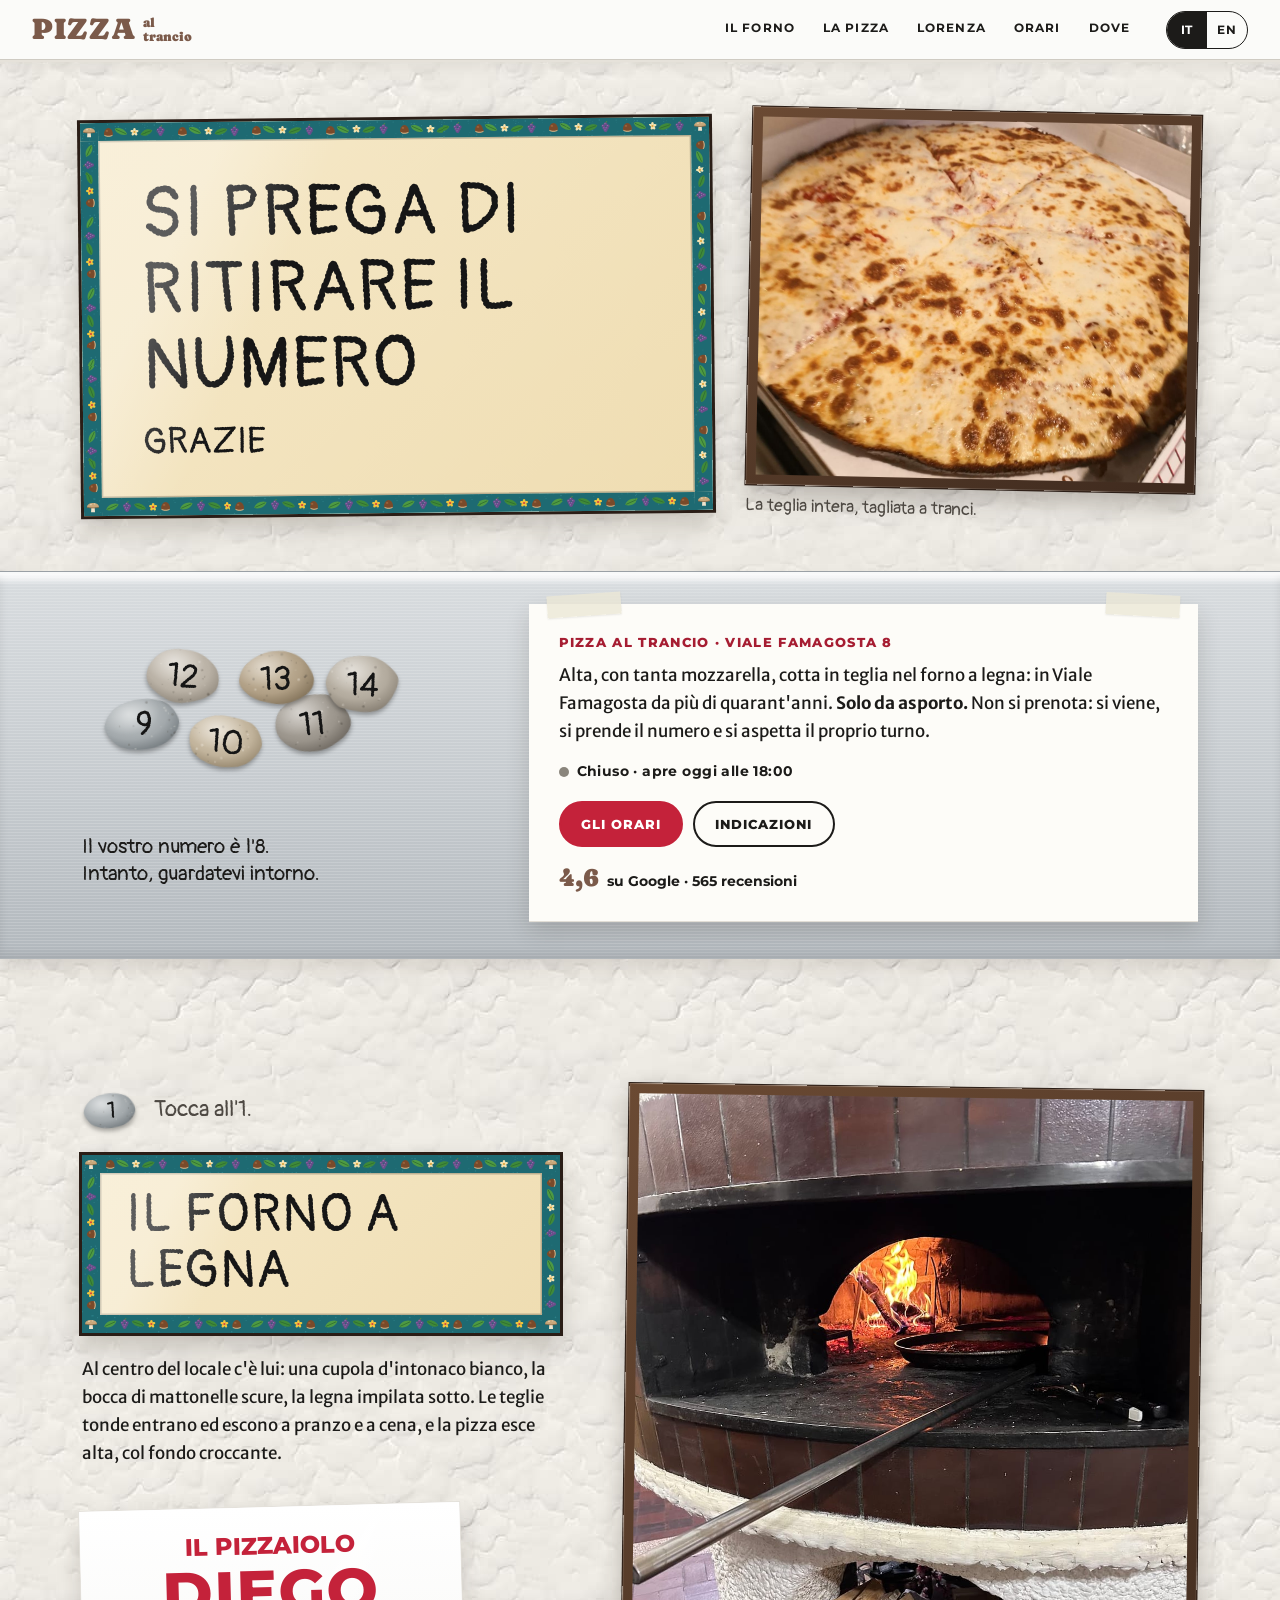
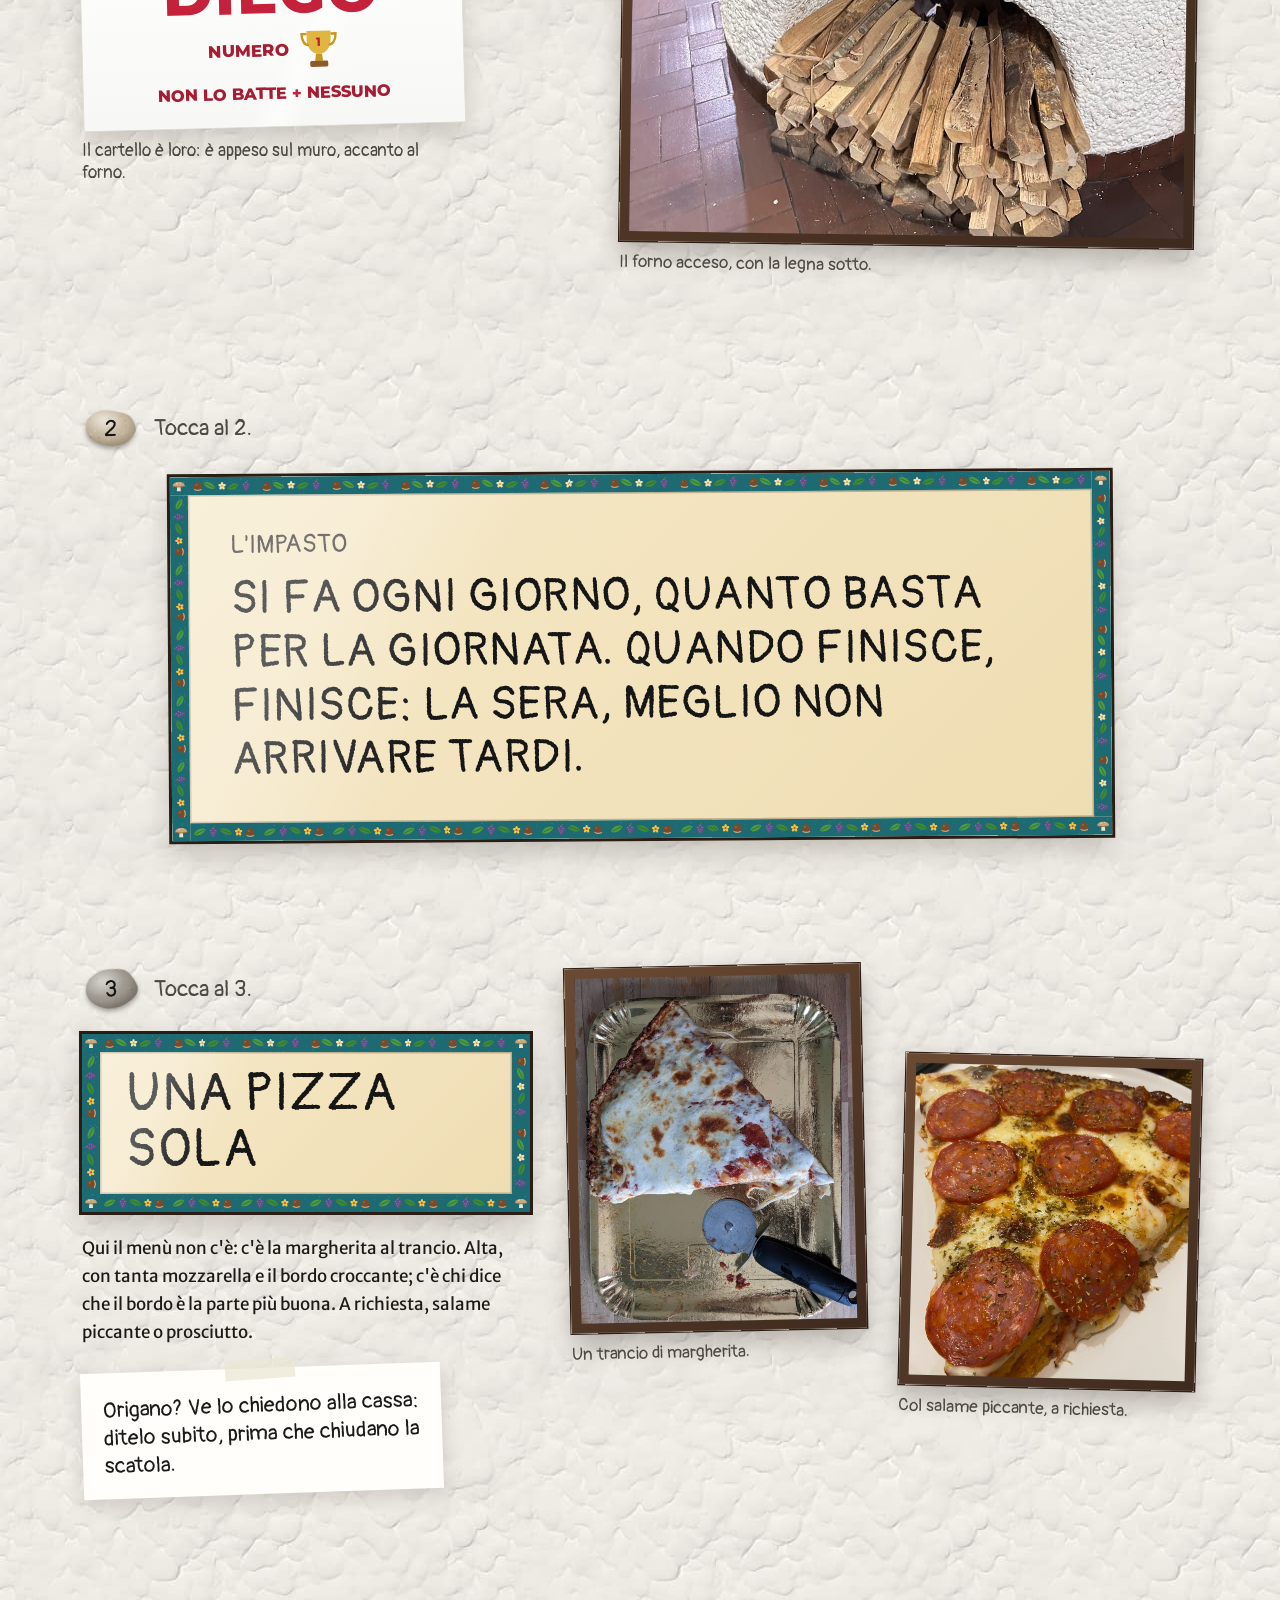
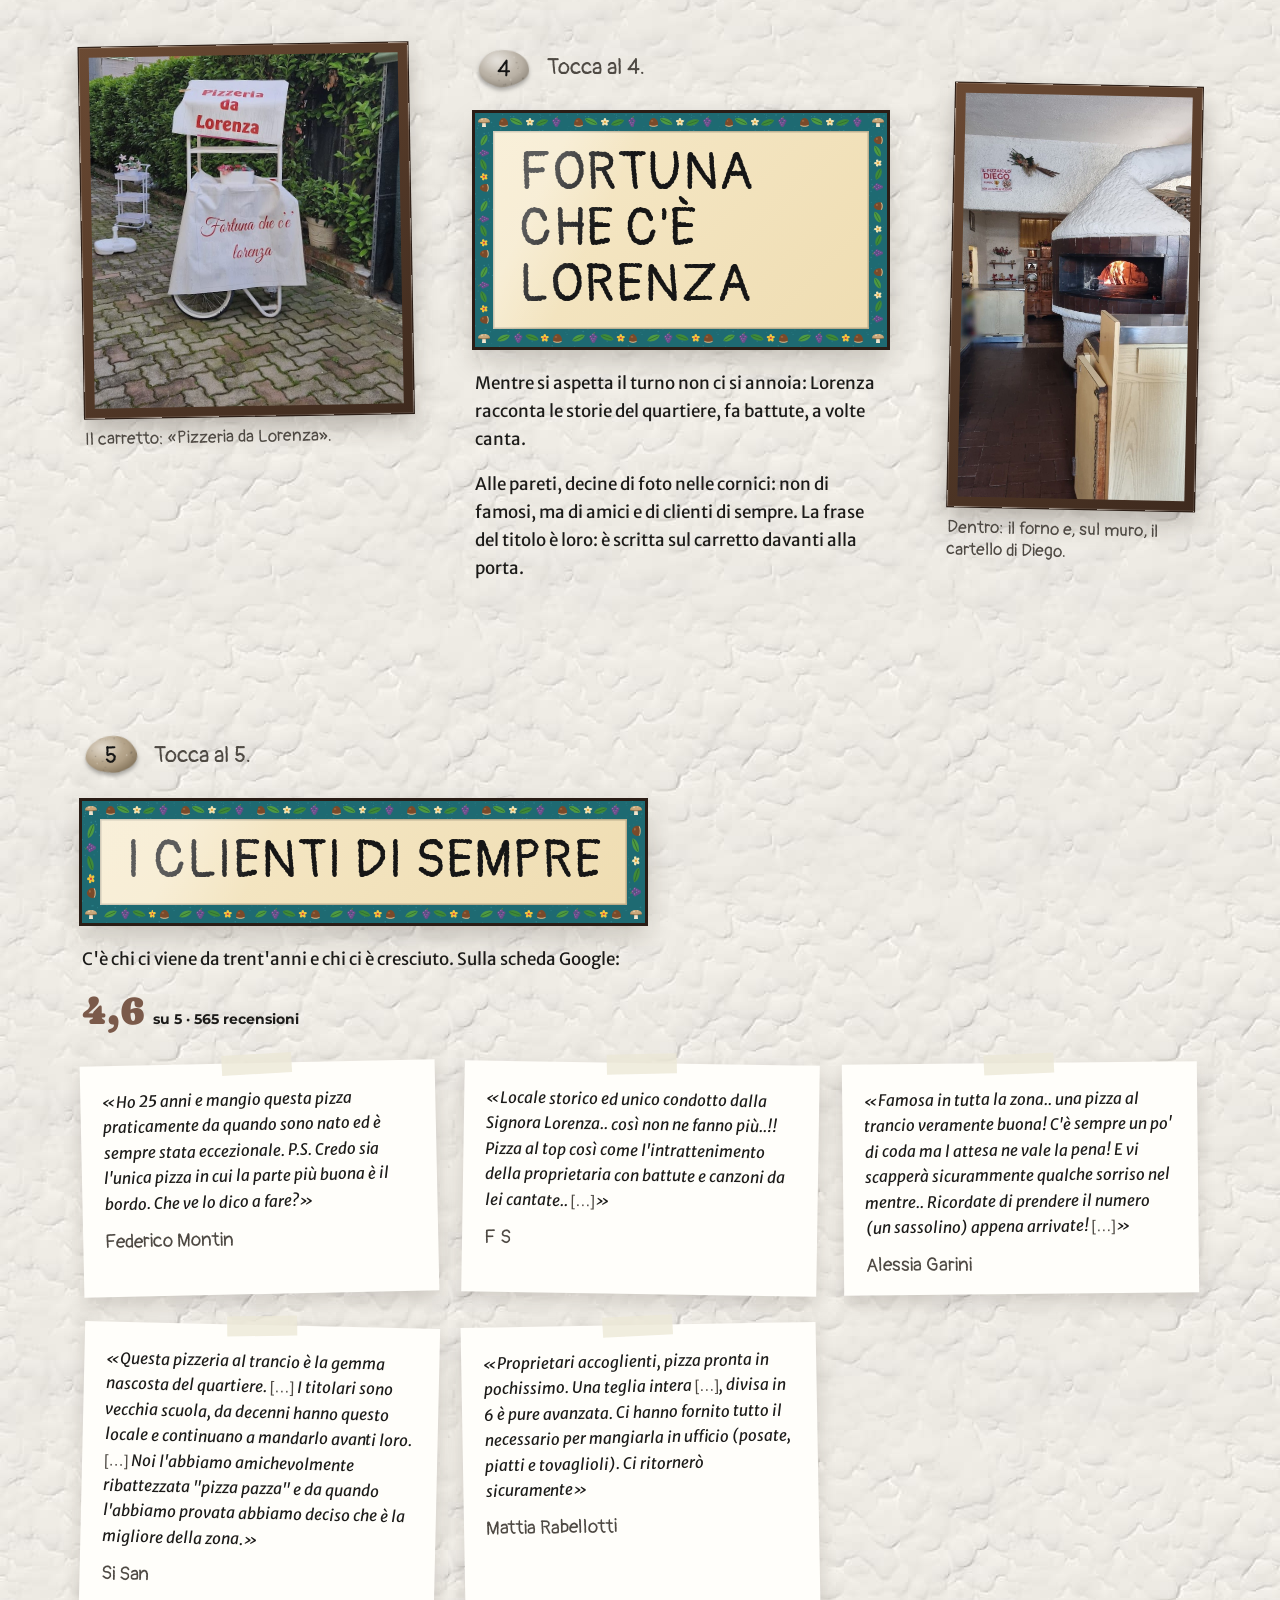
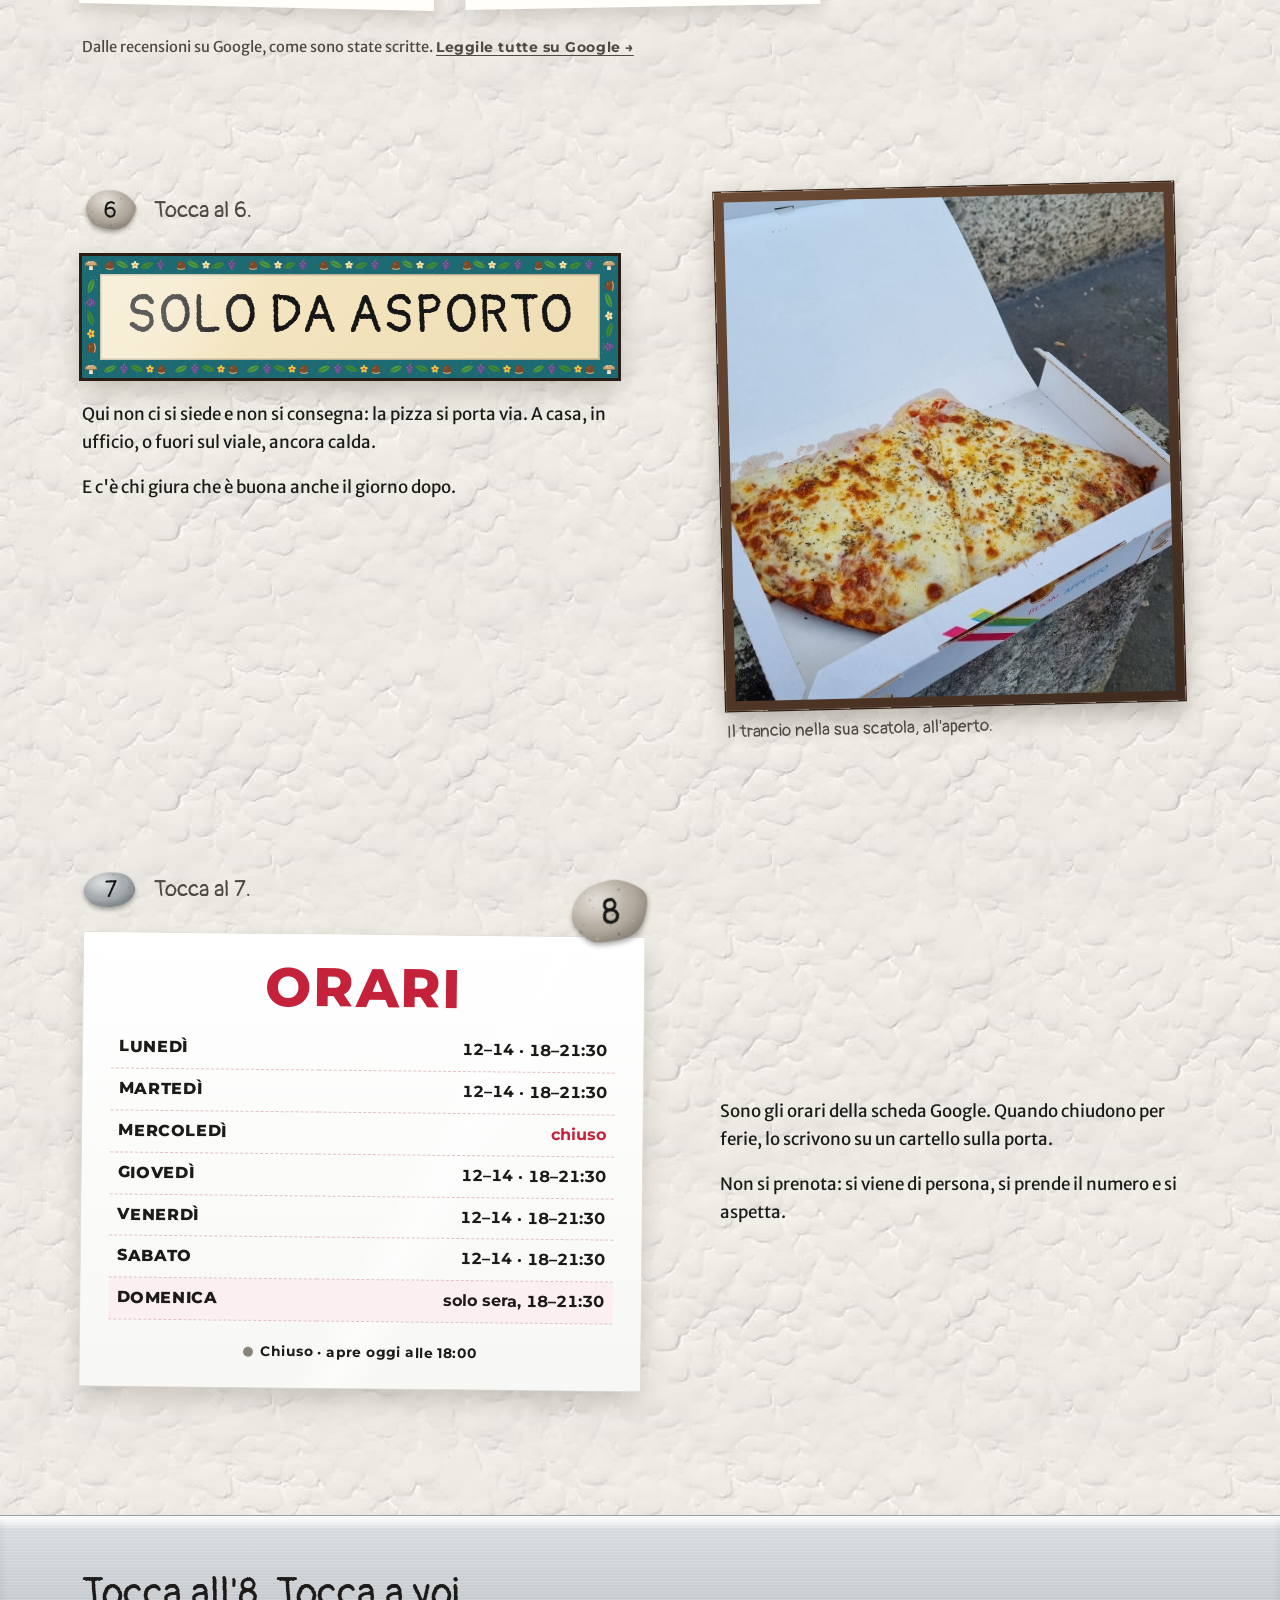
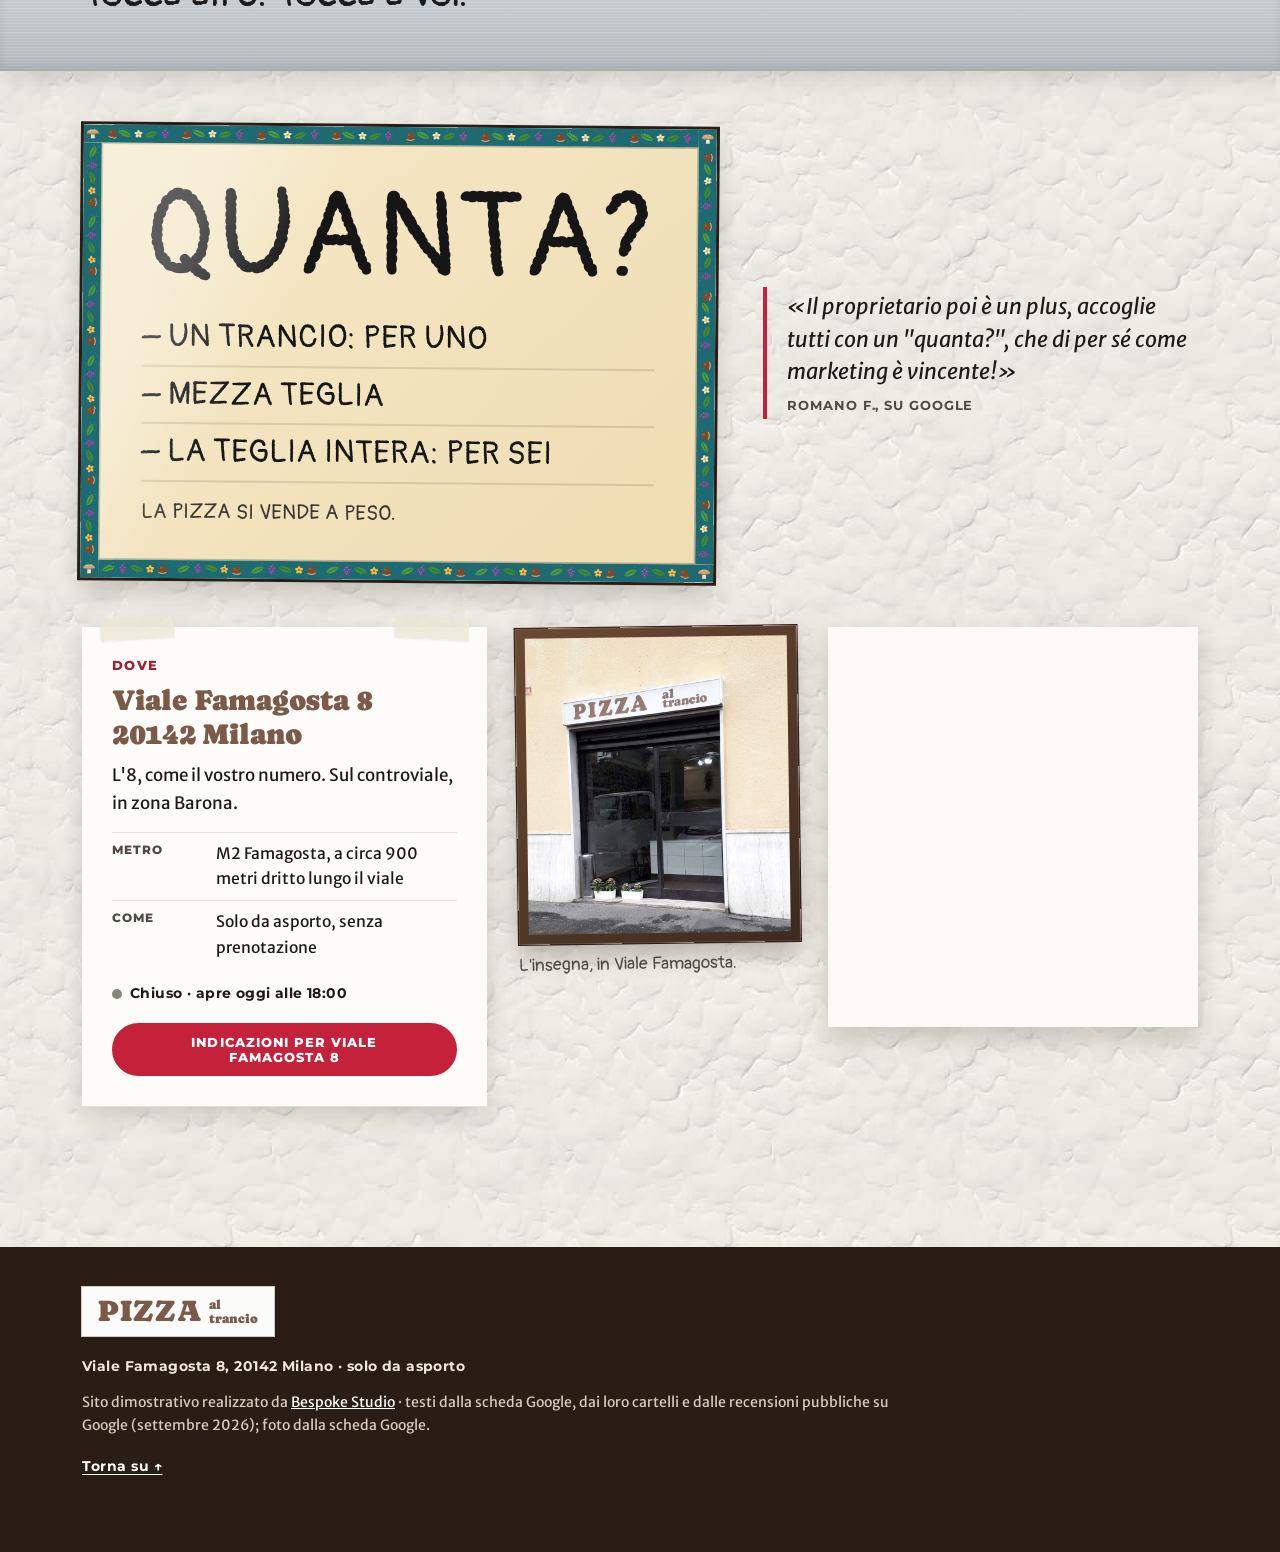
==== index.html @ 63dc8102 "Pizza al Trancio, Viale Famagosta 8 — «Si prega di ritirare il numero.» Il sito è l'attesa del propr" ====
<!DOCTYPE html>
<html lang="it" class="no-js">
<head>
<meta charset="utf-8">
<meta name="viewport" content="width=device-width, initial-scale=1">
<script>(function(d){d.classList.remove('no-js');if(!matchMedia('(prefers-reduced-motion: reduce)').matches){d.classList.add('firma-attesa');setTimeout(function(){if(!window.__sassoPronto)d.classList.remove('firma-attesa')},2500)}})(document.documentElement)</script>
<title>Pizza al Trancio — Viale Famagosta 8, Milano · forno a legna, solo da asporto</title>
<meta name="description" content="Pizza al trancio alta, cotta in teglia nel forno a legna, in Viale Famagosta 8 (Barona, Milano) da più di quarant'anni. Solo da asporto: non si prenota, si prende il numero e si aspetta il proprio turno. Orari e indicazioni.">
<link rel="canonical" href="https://rotenzark.github.io/pizza-al-trancio-famagosta/">
<meta property="og:type" content="website">
<meta property="og:title" content="Pizza al Trancio, Viale Famagosta 8 — Si prega di ritirare il numero.">
<meta property="og:description" content="Pizza al trancio alta, nel forno a legna, da più di quarant'anni. Solo da asporto: si prende il numero e si aspetta il proprio turno.">
<meta property="og:image" content="https://rotenzark.github.io/pizza-al-trancio-famagosta/img/og.jpg">
<meta property="og:url" content="https://rotenzark.github.io/pizza-al-trancio-famagosta/">
<meta property="og:locale" content="it_IT">
<meta name="twitter:card" content="summary_large_image">
<meta name="theme-color" content="#1E6A72">
<link rel="icon" href="img/favicon.svg" type="image/svg+xml">
<link rel="icon" href="img/favicon-32.png" sizes="32x32" type="image/png">
<link rel="apple-touch-icon" href="img/apple-touch-icon.png">
<link rel="preconnect" href="https://fonts.googleapis.com">
<link rel="preconnect" href="https://fonts.gstatic.com" crossorigin>
<link href="https://fonts.googleapis.com/css2?family=Caprasimo&amp;family=Merriweather+Sans:ital,wght@0,400;0,700;1,400&amp;family=Montserrat:wght@700;800&amp;family=Pangolin&amp;display=swap" rel="stylesheet">
<link rel="stylesheet" href="css/styles.css?v=1">
<script src="https://cdn.jsdelivr.net/npm/gsap@3.12.5/dist/gsap.min.js" defer></script>
<script src="https://cdn.jsdelivr.net/npm/gsap@3.12.5/dist/ScrollTrigger.min.js" defer></script>
<script src="js/main.js?v=1" defer></script>
<script type="application/ld+json">
{"@context":"https://schema.org","@type":"Restaurant","name":"Pizza al Trancio","alternateName":["Pizzeria da Lorenza","Pizza Al Trancio Viale Famagosta"],"description":"Pizza al trancio alta, cotta in teglia nel forno a legna, in Viale Famagosta 8 a Milano da più di quarant'anni. Solo da asporto, senza prenotazione.","url":"https://rotenzark.github.io/pizza-al-trancio-famagosta/","image":"https://rotenzark.github.io/pizza-al-trancio-famagosta/img/og.jpg","servesCuisine":["Pizza","Pizza al trancio"],"priceRange":"€","acceptsReservations":false,"address":{"@type":"PostalAddress","streetAddress":"Viale Famagosta 8","postalCode":"20142","addressLocality":"Milano","addressRegion":"MI","addressCountry":"IT"},"geo":{"@type":"GeoCoordinates","latitude":45.4368933,"longitude":9.1567038},"hasMap":"https://www.google.com/maps/search/?api=1&query=Pizza+Al+Trancio+Viale+Famagosta+8+Milano","openingHoursSpecification":[{"@type":"OpeningHoursSpecification","dayOfWeek":["Monday","Tuesday","Thursday","Friday","Saturday"],"opens":"12:00","closes":"14:00"},{"@type":"OpeningHoursSpecification","dayOfWeek":["Monday","Tuesday","Thursday","Friday","Saturday","Sunday"],"opens":"18:00","closes":"21:30"}]}
</script>
<script type="application/ld+json">
{"@context":"https://schema.org","@type":"FAQPage","mainEntity":[
{"@type":"Question","name":"Si può prenotare?","acceptedAnswer":{"@type":"Answer","text":"No: si viene di persona, si prende il numero e si aspetta il proprio turno. La pizza è solo da asporto."}},
{"@type":"Question","name":"Quali sono gli orari?","acceptedAnswer":{"@type":"Answer","text":"Lunedì, martedì, giovedì, venerdì e sabato 12–14 e 18–21:30; domenica 18–21:30; mercoledì chiuso."}},
{"@type":"Question","name":"Dove siete?","acceptedAnswer":{"@type":"Answer","text":"In Viale Famagosta 8, 20142 Milano, in zona Barona. La metro più vicina è M2 Famagosta, a circa 900 metri lungo il viale."}},
{"@type":"Question","name":"Che pizza fate?","acceptedAnswer":{"@type":"Answer","text":"Una sola: la margherita al trancio, alta, cotta in teglia nel forno a legna. A richiesta con salame piccante o prosciutto, e con l'origano."}}
]}
</script>
</head>
<body>

<!-- SASSI:INIZIO -->
<svg class="simboli" aria-hidden="true" focusable="false"><defs><radialGradient id="sl" cx="34%" cy="26%" r="42%"><stop offset="0" stop-color="#fff" stop-opacity=".45"/><stop offset="1" stop-color="#fff" stop-opacity="0"/></radialGradient><radialGradient id="sg-a" cx="40%" cy="34%" r="72%"><stop offset="0" stop-color="#CFC8BC"/><stop offset=".62" stop-color="#B2AA9D"/><stop offset="1" stop-color="#857D71"/></radialGradient><clipPath id="sc-a"><path d="M92 36.7C90.9 43.1 86.3 54.7 81.5 60.5C76.6 66.3 71.3 69.7 62.9 71.4C54.6 73.1 39 72.3 31.3 70.6C23.6 69 20.8 66.4 16.7 61.6C12.7 56.8 7.3 48.7 6.9 42C6.6 35.2 10.1 26.8 14.5 21.2C18.9 15.7 24.9 10.9 33.2 8.5C41.4 6.1 54.9 4.6 64.1 6.8C73.3 9 83.6 17 88.3 21.9C92.9 26.9 93.1 30.2 92 36.7Z"/></clipPath><radialGradient id="sg-b" cx="40%" cy="34%" r="72%"><stop offset="0" stop-color="#C4C9CB"/><stop offset=".62" stop-color="#A2A8AB"/><stop offset="1" stop-color="#747B7F"/></radialGradient><clipPath id="sc-b"><path d="M91.7 40.8C92 47.2 87.4 53.8 82.6 58.5C77.8 63.2 70.7 66.9 63.2 68.7C55.6 70.6 45.5 71 37.5 69.9C29.6 68.7 21.2 66.9 15.5 62C9.7 57.2 3.1 47.6 2.9 40.8C2.8 33.9 8.8 25.8 14.4 21C19.9 16.2 28.6 13.4 36.2 11.9C43.8 10.3 52.6 10.2 60.1 11.6C67.6 12.9 75.9 15.2 81.2 20.1C86.4 24.9 91.5 34.4 91.7 40.8Z"/></clipPath><radialGradient id="sg-c" cx="40%" cy="34%" r="72%"><stop offset="0" stop-color="#DCD1BD"/><stop offset=".62" stop-color="#C1B39B"/><stop offset="1" stop-color="#94856C"/></radialGradient><clipPath id="sc-c"><path d="M92.8 39.1C92.4 45.9 86 55 81.1 59.9C76.1 64.9 70.3 67.3 63.1 68.9C55.8 70.6 45.8 71.5 37.6 69.8C29.4 68.2 19.4 64.2 14.1 59C8.9 53.9 6.4 44.9 6.2 38.9C5.9 33 7.9 27.8 12.7 23.1C17.5 18.4 25.7 12.4 34.8 10.6C44 8.7 59.2 10.4 67.3 11.8C75.4 13.2 79.3 14.6 83.5 19.1C87.7 23.7 93.2 32.3 92.8 39.1Z"/></clipPath><radialGradient id="sg-d" cx="40%" cy="34%" r="72%"><stop offset="0" stop-color="#B9B3AA"/><stop offset=".62" stop-color="#9A948B"/><stop offset="1" stop-color="#6D675F"/></radialGradient><clipPath id="sc-d"><path d="M96 42.5C96.4 49.6 93.1 55 87 60C80.9 65.1 68.4 70.9 59.4 72.6C50.5 74.3 40.7 72.9 33.2 70.4C25.6 67.9 18.6 62.6 14.1 57.5C9.7 52.3 6.5 45.8 6.5 39.3C6.6 32.9 9.1 24.4 14.3 18.9C19.6 13.4 29 8.3 38 6.4C47.1 4.6 60.7 6 68.5 7.8C76.3 9.6 80.1 11.4 84.7 17.2C89.2 23 95.6 35.3 96 42.5Z"/></clipPath><radialGradient id="sg-e" cx="40%" cy="34%" r="72%"><stop offset="0" stop-color="#D3CCC1"/><stop offset=".62" stop-color="#B9B1A5"/><stop offset="1" stop-color="#8D8579"/></radialGradient><clipPath id="sc-e"><path d="M93 43.2C92.6 49.1 89.3 53.7 83.8 58.2C78.4 62.7 67.8 68.1 60.4 70.4C52.9 72.8 47 74 39.3 72.3C31.7 70.7 19.6 65.4 14.3 60.5C8.9 55.7 6.9 49.4 7.1 43.1C7.3 36.8 11.1 28 15.6 22.7C20.2 17.3 26.2 13.1 34.2 11C42.2 8.9 55 8 63.7 10C72.4 12.1 81.7 17.6 86.6 23.2C91.5 28.7 93.5 37.4 93 43.2Z"/></clipPath><radialGradient id="sg-f" cx="40%" cy="34%" r="72%"><stop offset="0" stop-color="#CDBEA6"/><stop offset=".62" stop-color="#B09F85"/><stop offset="1" stop-color="#83735A"/></radialGradient><clipPath id="sc-f"><path d="M94.9 42.7C95.3 49.4 92.2 55.6 86.4 60.2C80.6 64.9 67.8 69.2 59.9 70.5C52 71.7 45.6 69.7 38.9 67.9C32.2 66.2 25 64.2 19.5 59.9C14.1 55.7 7.1 48.7 6.2 42.5C5.4 36.2 9.1 27.9 14.2 22.4C19.4 16.9 28.8 11.5 37.2 9.2C45.5 7 56.7 7 64.5 8.8C72.3 10.7 79 14.6 84.1 20.2C89.1 25.9 94.5 36 94.9 42.7Z"/></clipPath></defs><symbol id="sasso-a" viewBox="0 0 100 80"><path d="M92 36.7C90.9 43.1 86.3 54.7 81.5 60.5C76.6 66.3 71.3 69.7 62.9 71.4C54.6 73.1 39 72.3 31.3 70.6C23.6 69 20.8 66.4 16.7 61.6C12.7 56.8 7.3 48.7 6.9 42C6.6 35.2 10.1 26.8 14.5 21.2C18.9 15.7 24.9 10.9 33.2 8.5C41.4 6.1 54.9 4.6 64.1 6.8C73.3 9 83.6 17 88.3 21.9C92.9 26.9 93.1 30.2 92 36.7Z" fill="url(#sg-a)"/><g clip-path="url(#sc-a)"><circle cx="13.5" cy="55.7" r="1.4" fill="#4A443C" opacity="0.39"/><circle cx="72.3" cy="54.9" r="1.5" fill="#F4F0E8" opacity="0.20"/><circle cx="31.1" cy="14.6" r="0.8" fill="#4A443C" opacity="0.22"/><circle cx="47" cy="54.9" r="0.7" fill="#4A443C" opacity="0.34"/><circle cx="26.2" cy="14.3" r="0.8" fill="#4A443C" opacity="0.38"/><circle cx="31.7" cy="32.1" r="1.2" fill="#4A443C" opacity="0.26"/><circle cx="13" cy="28.2" r="1.3" fill="#F4F0E8" opacity="0.26"/><circle cx="21.2" cy="69.9" r="1" fill="#F4F0E8" opacity="0.32"/><circle cx="35.5" cy="18.7" r="1.3" fill="#4A443C" opacity="0.19"/><circle cx="17.8" cy="48.2" r="1" fill="#4A443C" opacity="0.29"/><circle cx="89.8" cy="18.3" r="1.2" fill="#4A443C" opacity="0.31"/><circle cx="63.8" cy="18" r="1.6" fill="#4A443C" opacity="0.30"/><circle cx="20.5" cy="35.2" r="1" fill="#F4F0E8" opacity="0.21"/><circle cx="31.6" cy="39.6" r="0.5" fill="#4A443C" opacity="0.18"/><circle cx="30" cy="66.6" r="1.6" fill="#F4F0E8" opacity="0.23"/><circle cx="55.6" cy="61.3" r="0.9" fill="#F4F0E8" opacity="0.25"/><circle cx="82.3" cy="62.6" r="1.6" fill="#4A443C" opacity="0.34"/><circle cx="54.4" cy="65.8" r="1.4" fill="#4A443C" opacity="0.39"/><circle cx="51.9" cy="43.6" r="1.2" fill="#4A443C" opacity="0.40"/><circle cx="10.8" cy="12.5" r="0.8" fill="#4A443C" opacity="0.29"/><circle cx="20.9" cy="47.4" r="0.5" fill="#4A443C" opacity="0.31"/><circle cx="71.6" cy="56.5" r="0.7" fill="#4A443C" opacity="0.30"/><circle cx="15.3" cy="15.2" r="1.3" fill="#4A443C" opacity="0.28"/><circle cx="59.1" cy="42.6" r="1.5" fill="#F4F0E8" opacity="0.39"/><circle cx="40.2" cy="26.6" r="0.9" fill="#4A443C" opacity="0.28"/><circle cx="30.3" cy="22.9" r="1.4" fill="#4A443C" opacity="0.34"/><path d="M92 36.7C90.9 43.1 86.3 54.7 81.5 60.5C76.6 66.3 71.3 69.7 62.9 71.4C54.6 73.1 39 72.3 31.3 70.6C23.6 69 20.8 66.4 16.7 61.6C12.7 56.8 7.3 48.7 6.9 42C6.6 35.2 10.1 26.8 14.5 21.2C18.9 15.7 24.9 10.9 33.2 8.5C41.4 6.1 54.9 4.6 64.1 6.8C73.3 9 83.6 17 88.3 21.9C92.9 26.9 93.1 30.2 92 36.7Z" fill="url(#sl)"/></g></symbol><symbol id="sasso-b" viewBox="0 0 100 80"><path d="M91.7 40.8C92 47.2 87.4 53.8 82.6 58.5C77.8 63.2 70.7 66.9 63.2 68.7C55.6 70.6 45.5 71 37.5 69.9C29.6 68.7 21.2 66.9 15.5 62C9.7 57.2 3.1 47.6 2.9 40.8C2.8 33.9 8.8 25.8 14.4 21C19.9 16.2 28.6 13.4 36.2 11.9C43.8 10.3 52.6 10.2 60.1 11.6C67.6 12.9 75.9 15.2 81.2 20.1C86.4 24.9 91.5 34.4 91.7 40.8Z" fill="url(#sg-b)"/><g clip-path="url(#sc-b)"><circle cx="77.1" cy="52.3" r="0.9" fill="#4A443C" opacity="0.31"/><circle cx="85.1" cy="58.2" r="1.6" fill="#4A443C" opacity="0.24"/><circle cx="29.7" cy="63.2" r="1" fill="#4A443C" opacity="0.38"/><circle cx="76" cy="23.7" r="1.2" fill="#F4F0E8" opacity="0.30"/><circle cx="81.3" cy="57.1" r="1.3" fill="#4A443C" opacity="0.29"/><circle cx="27.9" cy="12.6" r="1.2" fill="#F4F0E8" opacity="0.20"/><circle cx="85.3" cy="54.7" r="1.6" fill="#4A443C" opacity="0.35"/><circle cx="57.7" cy="56.2" r="1.1" fill="#F4F0E8" opacity="0.28"/><circle cx="85.8" cy="47.1" r="0.9" fill="#F4F0E8" opacity="0.38"/><circle cx="50.1" cy="52.1" r="0.9" fill="#4A443C" opacity="0.40"/><circle cx="77.5" cy="27.1" r="1.4" fill="#F4F0E8" opacity="0.24"/><circle cx="81" cy="62.8" r="0.7" fill="#4A443C" opacity="0.31"/><circle cx="80.9" cy="16.3" r="0.5" fill="#4A443C" opacity="0.19"/><circle cx="69.7" cy="45.9" r="0.7" fill="#F4F0E8" opacity="0.20"/><circle cx="85" cy="32.5" r="1.6" fill="#4A443C" opacity="0.19"/><circle cx="80.3" cy="38.8" r="1.1" fill="#4A443C" opacity="0.30"/><circle cx="50.4" cy="48.8" r="1.1" fill="#4A443C" opacity="0.19"/><circle cx="19.3" cy="14.3" r="1" fill="#F4F0E8" opacity="0.38"/><circle cx="54.8" cy="66.9" r="0.5" fill="#4A443C" opacity="0.19"/><circle cx="55.5" cy="15.2" r="1.5" fill="#4A443C" opacity="0.36"/><circle cx="81.5" cy="49.2" r="1" fill="#F4F0E8" opacity="0.18"/><circle cx="36.8" cy="69" r="1" fill="#F4F0E8" opacity="0.39"/><circle cx="37.3" cy="41.7" r="1.2" fill="#4A443C" opacity="0.20"/><circle cx="20.7" cy="40.4" r="0.7" fill="#4A443C" opacity="0.38"/><circle cx="80.2" cy="31" r="0.8" fill="#F4F0E8" opacity="0.29"/><circle cx="57.4" cy="25.9" r="0.7" fill="#F4F0E8" opacity="0.23"/><path d="M91.7 40.8C92 47.2 87.4 53.8 82.6 58.5C77.8 63.2 70.7 66.9 63.2 68.7C55.6 70.6 45.5 71 37.5 69.9C29.6 68.7 21.2 66.9 15.5 62C9.7 57.2 3.1 47.6 2.9 40.8C2.8 33.9 8.8 25.8 14.4 21C19.9 16.2 28.6 13.4 36.2 11.9C43.8 10.3 52.6 10.2 60.1 11.6C67.6 12.9 75.9 15.2 81.2 20.1C86.4 24.9 91.5 34.4 91.7 40.8Z" fill="url(#sl)"/></g></symbol><symbol id="sasso-c" viewBox="0 0 100 80"><path d="M92.8 39.1C92.4 45.9 86 55 81.1 59.9C76.1 64.9 70.3 67.3 63.1 68.9C55.8 70.6 45.8 71.5 37.6 69.8C29.4 68.2 19.4 64.2 14.1 59C8.9 53.9 6.4 44.9 6.2 38.9C5.9 33 7.9 27.8 12.7 23.1C17.5 18.4 25.7 12.4 34.8 10.6C44 8.7 59.2 10.4 67.3 11.8C75.4 13.2 79.3 14.6 83.5 19.1C87.7 23.7 93.2 32.3 92.8 39.1Z" fill="url(#sg-c)"/><g clip-path="url(#sc-c)"><circle cx="76.1" cy="30.7" r="0.8" fill="#F4F0E8" opacity="0.20"/><circle cx="89.1" cy="63.7" r="0.5" fill="#4A443C" opacity="0.39"/><circle cx="10.8" cy="28.8" r="0.7" fill="#4A443C" opacity="0.34"/><circle cx="44.3" cy="23" r="1.4" fill="#4A443C" opacity="0.24"/><circle cx="63.6" cy="18.5" r="0.7" fill="#4A443C" opacity="0.38"/><circle cx="46.5" cy="40.1" r="1.1" fill="#4A443C" opacity="0.20"/><circle cx="75.3" cy="32.9" r="0.9" fill="#4A443C" opacity="0.33"/><circle cx="72.8" cy="24.6" r="1.1" fill="#4A443C" opacity="0.30"/><circle cx="13" cy="29.3" r="0.8" fill="#4A443C" opacity="0.20"/><circle cx="13.8" cy="22.4" r="0.6" fill="#4A443C" opacity="0.21"/><circle cx="55.9" cy="10" r="1.4" fill="#4A443C" opacity="0.21"/><circle cx="16.3" cy="59.2" r="1.4" fill="#4A443C" opacity="0.25"/><circle cx="47.2" cy="60.2" r="1.4" fill="#F4F0E8" opacity="0.33"/><circle cx="17" cy="34.1" r="0.5" fill="#4A443C" opacity="0.32"/><circle cx="32.3" cy="66.2" r="0.6" fill="#4A443C" opacity="0.32"/><circle cx="77.8" cy="43" r="0.9" fill="#F4F0E8" opacity="0.30"/><circle cx="22.5" cy="48" r="1.6" fill="#F4F0E8" opacity="0.39"/><circle cx="40.4" cy="65.8" r="1.2" fill="#F4F0E8" opacity="0.28"/><circle cx="83.4" cy="20.3" r="0.8" fill="#F4F0E8" opacity="0.36"/><circle cx="71.4" cy="47.3" r="1.3" fill="#F4F0E8" opacity="0.40"/><circle cx="74.6" cy="27.9" r="1.2" fill="#F4F0E8" opacity="0.38"/><circle cx="63.8" cy="45.1" r="1.5" fill="#F4F0E8" opacity="0.18"/><circle cx="30.8" cy="58.4" r="1.3" fill="#4A443C" opacity="0.31"/><circle cx="52.3" cy="35.4" r="0.6" fill="#F4F0E8" opacity="0.31"/><circle cx="72.1" cy="42.8" r="1.1" fill="#F4F0E8" opacity="0.24"/><circle cx="16.7" cy="53.4" r="1.5" fill="#F4F0E8" opacity="0.34"/><path d="M92.8 39.1C92.4 45.9 86 55 81.1 59.9C76.1 64.9 70.3 67.3 63.1 68.9C55.8 70.6 45.8 71.5 37.6 69.8C29.4 68.2 19.4 64.2 14.1 59C8.9 53.9 6.4 44.9 6.2 38.9C5.9 33 7.9 27.8 12.7 23.1C17.5 18.4 25.7 12.4 34.8 10.6C44 8.7 59.2 10.4 67.3 11.8C75.4 13.2 79.3 14.6 83.5 19.1C87.7 23.7 93.2 32.3 92.8 39.1Z" fill="url(#sl)"/></g></symbol><symbol id="sasso-d" viewBox="0 0 100 80"><path d="M96 42.5C96.4 49.6 93.1 55 87 60C80.9 65.1 68.4 70.9 59.4 72.6C50.5 74.3 40.7 72.9 33.2 70.4C25.6 67.9 18.6 62.6 14.1 57.5C9.7 52.3 6.5 45.8 6.5 39.3C6.6 32.9 9.1 24.4 14.3 18.9C19.6 13.4 29 8.3 38 6.4C47.1 4.6 60.7 6 68.5 7.8C76.3 9.6 80.1 11.4 84.7 17.2C89.2 23 95.6 35.3 96 42.5Z" fill="url(#sg-d)"/><g clip-path="url(#sc-d)"><circle cx="29.4" cy="59" r="1.1" fill="#F4F0E8" opacity="0.21"/><circle cx="82.4" cy="11.8" r="0.7" fill="#4A443C" opacity="0.36"/><circle cx="17.6" cy="62.6" r="0.9" fill="#4A443C" opacity="0.21"/><circle cx="82" cy="37.8" r="0.5" fill="#4A443C" opacity="0.29"/><circle cx="22.3" cy="65.6" r="0.8" fill="#F4F0E8" opacity="0.25"/><circle cx="81.9" cy="43.3" r="1" fill="#F4F0E8" opacity="0.32"/><circle cx="63.4" cy="57.9" r="1.2" fill="#4A443C" opacity="0.25"/><circle cx="67.5" cy="17.5" r="0.7" fill="#F4F0E8" opacity="0.28"/><circle cx="66.4" cy="52.7" r="1.1" fill="#4A443C" opacity="0.24"/><circle cx="37.9" cy="34" r="0.8" fill="#4A443C" opacity="0.20"/><circle cx="43.1" cy="40.6" r="0.7" fill="#4A443C" opacity="0.29"/><circle cx="81.5" cy="16.2" r="0.6" fill="#4A443C" opacity="0.37"/><circle cx="18.8" cy="17.7" r="0.7" fill="#F4F0E8" opacity="0.18"/><circle cx="84.7" cy="46.1" r="1.4" fill="#4A443C" opacity="0.40"/><circle cx="26.8" cy="61.4" r="0.9" fill="#4A443C" opacity="0.25"/><circle cx="57.4" cy="56.5" r="1.1" fill="#4A443C" opacity="0.31"/><circle cx="63.8" cy="27.7" r="1.6" fill="#F4F0E8" opacity="0.38"/><circle cx="54.7" cy="67.7" r="1.4" fill="#4A443C" opacity="0.25"/><circle cx="86" cy="10.1" r="1.5" fill="#F4F0E8" opacity="0.19"/><circle cx="26.1" cy="30.9" r="0.5" fill="#4A443C" opacity="0.22"/><circle cx="55.8" cy="59.6" r="1.1" fill="#4A443C" opacity="0.34"/><circle cx="72.1" cy="24.3" r="1" fill="#F4F0E8" opacity="0.27"/><circle cx="48" cy="33.7" r="1.5" fill="#4A443C" opacity="0.32"/><circle cx="28.7" cy="18.8" r="1" fill="#4A443C" opacity="0.37"/><circle cx="16.1" cy="17.5" r="1" fill="#4A443C" opacity="0.36"/><circle cx="23.8" cy="33.3" r="0.9" fill="#4A443C" opacity="0.27"/><path d="M96 42.5C96.4 49.6 93.1 55 87 60C80.9 65.1 68.4 70.9 59.4 72.6C50.5 74.3 40.7 72.9 33.2 70.4C25.6 67.9 18.6 62.6 14.1 57.5C9.7 52.3 6.5 45.8 6.5 39.3C6.6 32.9 9.1 24.4 14.3 18.9C19.6 13.4 29 8.3 38 6.4C47.1 4.6 60.7 6 68.5 7.8C76.3 9.6 80.1 11.4 84.7 17.2C89.2 23 95.6 35.3 96 42.5Z" fill="url(#sl)"/></g></symbol><symbol id="sasso-e" viewBox="0 0 100 80"><path d="M93 43.2C92.6 49.1 89.3 53.7 83.8 58.2C78.4 62.7 67.8 68.1 60.4 70.4C52.9 72.8 47 74 39.3 72.3C31.7 70.7 19.6 65.4 14.3 60.5C8.9 55.7 6.9 49.4 7.1 43.1C7.3 36.8 11.1 28 15.6 22.7C20.2 17.3 26.2 13.1 34.2 11C42.2 8.9 55 8 63.7 10C72.4 12.1 81.7 17.6 86.6 23.2C91.5 28.7 93.5 37.4 93 43.2Z" fill="url(#sg-e)"/><g clip-path="url(#sc-e)"><circle cx="75.6" cy="36" r="0.8" fill="#4A443C" opacity="0.33"/><circle cx="37" cy="45.8" r="0.7" fill="#4A443C" opacity="0.22"/><circle cx="84.1" cy="56.2" r="1.1" fill="#4A443C" opacity="0.31"/><circle cx="84" cy="55.3" r="1.5" fill="#4A443C" opacity="0.37"/><circle cx="27.9" cy="12.2" r="0.5" fill="#F4F0E8" opacity="0.27"/><circle cx="54.4" cy="68.2" r="1.6" fill="#4A443C" opacity="0.22"/><circle cx="51.4" cy="69" r="1.4" fill="#4A443C" opacity="0.18"/><circle cx="78.7" cy="64.3" r="1.3" fill="#4A443C" opacity="0.31"/><circle cx="13.6" cy="11.2" r="1.4" fill="#4A443C" opacity="0.39"/><circle cx="74" cy="38.8" r="1.1" fill="#4A443C" opacity="0.21"/><circle cx="34.1" cy="48.4" r="0.5" fill="#4A443C" opacity="0.28"/><circle cx="40.4" cy="10.6" r="0.6" fill="#4A443C" opacity="0.24"/><circle cx="65.9" cy="19.9" r="1.5" fill="#F4F0E8" opacity="0.28"/><circle cx="73.6" cy="67.6" r="0.7" fill="#F4F0E8" opacity="0.28"/><circle cx="16" cy="66.8" r="0.8" fill="#F4F0E8" opacity="0.23"/><circle cx="61.6" cy="69.7" r="1" fill="#F4F0E8" opacity="0.20"/><circle cx="14.8" cy="57.6" r="0.6" fill="#4A443C" opacity="0.23"/><circle cx="85.2" cy="64.1" r="1.3" fill="#4A443C" opacity="0.36"/><circle cx="21.5" cy="31.6" r="0.9" fill="#F4F0E8" opacity="0.28"/><circle cx="28" cy="55.5" r="0.9" fill="#4A443C" opacity="0.18"/><circle cx="64.8" cy="65.8" r="1" fill="#4A443C" opacity="0.33"/><circle cx="62.9" cy="59" r="1.6" fill="#F4F0E8" opacity="0.35"/><circle cx="40.8" cy="50.9" r="1.3" fill="#4A443C" opacity="0.25"/><circle cx="43.1" cy="61.7" r="1.2" fill="#4A443C" opacity="0.25"/><circle cx="77.7" cy="45.9" r="0.9" fill="#F4F0E8" opacity="0.21"/><circle cx="70.9" cy="29" r="1.3" fill="#4A443C" opacity="0.35"/><path d="M93 43.2C92.6 49.1 89.3 53.7 83.8 58.2C78.4 62.7 67.8 68.1 60.4 70.4C52.9 72.8 47 74 39.3 72.3C31.7 70.7 19.6 65.4 14.3 60.5C8.9 55.7 6.9 49.4 7.1 43.1C7.3 36.8 11.1 28 15.6 22.7C20.2 17.3 26.2 13.1 34.2 11C42.2 8.9 55 8 63.7 10C72.4 12.1 81.7 17.6 86.6 23.2C91.5 28.7 93.5 37.4 93 43.2Z" fill="url(#sl)"/></g></symbol><symbol id="sasso-f" viewBox="0 0 100 80"><path d="M94.9 42.7C95.3 49.4 92.2 55.6 86.4 60.2C80.6 64.9 67.8 69.2 59.9 70.5C52 71.7 45.6 69.7 38.9 67.9C32.2 66.2 25 64.2 19.5 59.9C14.1 55.7 7.1 48.7 6.2 42.5C5.4 36.2 9.1 27.9 14.2 22.4C19.4 16.9 28.8 11.5 37.2 9.2C45.5 7 56.7 7 64.5 8.8C72.3 10.7 79 14.6 84.1 20.2C89.1 25.9 94.5 36 94.9 42.7Z" fill="url(#sg-f)"/><g clip-path="url(#sc-f)"><circle cx="85.8" cy="18.7" r="1.5" fill="#4A443C" opacity="0.28"/><circle cx="23.3" cy="38.7" r="1.4" fill="#4A443C" opacity="0.37"/><circle cx="69.8" cy="19.9" r="0.7" fill="#4A443C" opacity="0.25"/><circle cx="34.2" cy="64.1" r="1" fill="#4A443C" opacity="0.27"/><circle cx="75.4" cy="22.9" r="0.9" fill="#4A443C" opacity="0.26"/><circle cx="18.6" cy="28.7" r="1.4" fill="#4A443C" opacity="0.19"/><circle cx="44.2" cy="30.9" r="0.5" fill="#4A443C" opacity="0.22"/><circle cx="47.4" cy="12.2" r="0.8" fill="#4A443C" opacity="0.21"/><circle cx="24.6" cy="51.4" r="1.3" fill="#F4F0E8" opacity="0.35"/><circle cx="76.9" cy="43.2" r="1.5" fill="#F4F0E8" opacity="0.35"/><circle cx="15" cy="61.6" r="0.8" fill="#4A443C" opacity="0.24"/><circle cx="12.4" cy="56.6" r="1.2" fill="#F4F0E8" opacity="0.34"/><circle cx="44.1" cy="12.7" r="1.2" fill="#4A443C" opacity="0.20"/><circle cx="58.9" cy="11.8" r="1.6" fill="#4A443C" opacity="0.24"/><circle cx="27.9" cy="26.8" r="0.7" fill="#4A443C" opacity="0.19"/><circle cx="73.9" cy="31.5" r="0.6" fill="#F4F0E8" opacity="0.34"/><circle cx="35.4" cy="49.8" r="0.6" fill="#F4F0E8" opacity="0.27"/><circle cx="34.3" cy="48.9" r="1.3" fill="#4A443C" opacity="0.33"/><circle cx="86" cy="39.1" r="1.5" fill="#4A443C" opacity="0.30"/><circle cx="34.4" cy="10.8" r="1.3" fill="#4A443C" opacity="0.22"/><circle cx="37.8" cy="59.6" r="1.3" fill="#4A443C" opacity="0.22"/><circle cx="86.4" cy="59.2" r="0.5" fill="#F4F0E8" opacity="0.22"/><circle cx="84.5" cy="40.5" r="1.5" fill="#4A443C" opacity="0.30"/><circle cx="87.7" cy="10" r="0.9" fill="#4A443C" opacity="0.20"/><circle cx="17.7" cy="44.5" r="0.7" fill="#4A443C" opacity="0.28"/><circle cx="87" cy="47.7" r="1.1" fill="#4A443C" opacity="0.22"/><path d="M94.9 42.7C95.3 49.4 92.2 55.6 86.4 60.2C80.6 64.9 67.8 69.2 59.9 70.5C52 71.7 45.6 69.7 38.9 67.9C32.2 66.2 25 64.2 19.5 59.9C14.1 55.7 7.1 48.7 6.2 42.5C5.4 36.2 9.1 27.9 14.2 22.4C19.4 16.9 28.8 11.5 37.2 9.2C45.5 7 56.7 7 64.5 8.8C72.3 10.7 79 14.6 84.1 20.2C89.1 25.9 94.5 36 94.9 42.7Z" fill="url(#sl)"/></g></symbol></svg>
<!-- SASSI:FINE -->

<a class="salta-al-testo" href="#numero" data-i18n="m.salta">Vai al contenuto</a>

<header class="testata">
  <a class="insegna" href="#numero" aria-label="Pizza al Trancio, torna all'inizio" data-i18n-aria="m.top">
    <span class="insegna__pizza">Pizza</span>
    <span class="insegna__al">al<br>trancio</span>
  </a>
  <nav id="mainNav" class="voci" aria-label="Sezioni" data-i18n-aria="m.sezioni">
    <a href="#forno" data-i18n="v.forno">Il forno</a>
    <a href="#pizza" data-i18n="v.pizza">La pizza</a>
    <a href="#lorenza" data-i18n="v.lorenza">Lorenza</a>
    <a href="#orari" data-i18n="v.orari">Orari</a>
    <a href="#dove" data-i18n="v.dove">Dove</a>
  </nav>
  <div class="testata__destra">
    <div class="lingue" role="group" aria-label="Lingua" data-i18n-aria="m.lingua">
      <button type="button" data-lang="it" aria-pressed="true">IT</button>
      <button type="button" data-lang="en" aria-pressed="false">EN</button>
    </div>
    <button id="burger" class="burger" type="button" aria-expanded="false" aria-controls="indiceMobile" aria-label="Apri il menu" data-i18n-aria="m.menu"><span></span><span></span><span></span></button>
  </div>
</header>

<nav id="indiceMobile" class="indice-mobile" hidden aria-label="Sezioni" data-i18n-aria="m.sezioni">
  <a href="#forno" data-i18n="v.forno">Il forno</a>
  <a href="#pizza" data-i18n="v.pizza">La pizza</a>
  <a href="#lorenza" data-i18n="v.lorenza">Lorenza</a>
  <a href="#orari" data-i18n="v.orari">Orari</a>
  <a href="#dove" data-i18n="v.dove">Dove</a>
</nav>

<main>

<!-- ══════ IL NUMERO — la copertina: la loro lavagnetta, la teglia, il banco coi sassolini ══════ -->
<section id="numero" class="attesa" data-turno="0" aria-labelledby="titolo">
  <div class="muro muro--copertina">
    <div class="lavagna lavagna--grande">
      <h1 id="titolo" class="lavagna__testo" data-i18n="h.titolo">Si prega di<br>ritirare il<br>numero</h1>
      <p class="lavagna__grazie" data-i18n="h.grazie">Grazie</p>
    </div>
    <figure class="quadro quadro--copertina">
      <button class="quadro__apri" type="button" data-full="img/pizza-intera.jpg" aria-label="Ingrandisci la foto" data-i18n-aria="m.ingrandisci">
        <img src="img/pizza-intera.jpg" width="1200" height="1000" fetchpriority="high" alt="Una teglia intera di pizza alta, tonda, tagliata a spicchi, con la mozzarella dorata e bruciacchiata, nella sua scatola" data-i18n-alt="h.alt">
      </button>
      <figcaption data-i18n="h.cap">La teglia intera, tagliata a tranci.</figcaption>
    </figure>
  </div>
  <div class="banco banco--copertina">
    <div class="banco__dentro">
      <div class="mucchio" id="mucchio" aria-hidden="true">
        <span class="sasso" style="--x:6%;--y:40%;--r:-6deg;--t:4deg"><svg viewBox="0 0 100 80"><use href="#sasso-b"/></svg><b>9</b></span>
        <span class="sasso" style="--x:31%;--y:52%;--r:8deg;--t:-3deg"><svg viewBox="0 0 100 80"><use href="#sasso-c"/></svg><b>10</b></span>
        <span class="sasso" style="--x:57%;--y:40%;--r:-10deg;--t:5deg"><svg viewBox="0 0 100 80"><use href="#sasso-d"/></svg><b>11</b></span>
        <span class="sasso" style="--x:18%;--y:8%;--r:12deg;--t:-6deg"><svg viewBox="0 0 100 80"><use href="#sasso-e"/></svg><b>12</b></span>
        <span class="sasso" style="--x:46%;--y:10%;--r:-4deg;--t:3deg"><svg viewBox="0 0 100 80"><use href="#sasso-f"/></svg><b>13</b></span>
        <span class="sasso" style="--x:72%;--y:14%;--r:6deg;--t:-4deg"><svg viewBox="0 0 100 80"><use href="#sasso-a"/></svg><b>14</b></span>
        <span class="mucchio__otto" id="postoOtto" style="--x:32%;--y:-18%;--r:-8deg;--t:4deg"></span>
      </div>
      <p class="banco__nota" data-i18n="h.nota">Il vostro numero è l'8.<br>Intanto, guardatevi intorno.</p>
      <div class="foglio foglio--copertina">
        <p class="foglio__sopra" data-i18n="h.sopra">Pizza al trancio · Viale Famagosta&nbsp;8</p>
        <p class="foglio__testo" data-i18n="h.lede">Alta, con tanta mozzarella, cotta in teglia nel forno a legna: in Viale Famagosta da più di quarant'anni. <strong>Solo da asporto.</strong> Non si prenota: si viene, si prende il numero e si aspetta il proprio turno.</p>
        <p class="stato-riga"><span class="stato" id="orarioStato">Pranzo e cena, mercoledì chiuso</span></p>
        <div class="bottoni">
          <a class="bottone bottone--pieno" href="#orari"><span data-i18n="h.orari">Gli orari</span></a>
          <a class="bottone" href="https://www.google.com/maps/dir/?api=1&amp;destination=Pizza+Al+Trancio+Viale+Famagosta+8+20142+Milano" target="_blank" rel="noopener"><span data-i18n="h.strada">Indicazioni</span></a>
        </div>
        <p class="voto"><a href="#clienti"><b>4,6</b> <span data-i18n="h.voto">su Google · 565 recensioni</span></a></p>
      </div>
    </div>
  </div>
</section>

<!-- ══════ TOCCA ALL'1 — il forno ══════ -->
<section id="forno" class="capitolo capitolo--forno" data-turno="1" aria-labelledby="t-forno">
  <div class="capitolo__dentro">
    <p class="turno"><span class="sasso sasso--turno" aria-hidden="true" style="--r:-5deg;--t:3deg"><svg viewBox="0 0 100 80"><use href="#sasso-b"/></svg><b>1</b></span><span data-i18n="c1.turno">Tocca all'1.</span></p>
    <div class="lavagna lavagna--titolo reveal"><h2 id="t-forno" class="lavagna__testo" data-i18n="c1.t">Il forno a legna</h2></div>
    <div class="capitolo__testo reveal">
      <p data-i18n="c1.p1">Al centro del locale c'è lui: una cupola d'intonaco bianco, la bocca di mattonelle scure, la legna impilata sotto. Le teglie tonde entrano ed escono a pranzo e a cena, e la pizza esce alta, col fondo croccante.</p>
    </div>
    <figure class="cartello cartello--diego reveal">
      <div class="cartello__foglio" role="img" aria-label="Il loro cartello: «Il pizzaiolo Diego. Numero 1. Non lo batte più nessuno»" data-i18n-aria="c1.cartello">
        <p class="cartello__su">Il pizzaiolo</p>
        <p class="cartello__nome">Diego</p>
        <p class="cartello__numero">Numero <svg class="coppa" viewBox="0 0 40 44" aria-hidden="true"><path d="M8 4h24v8c0 9-5 15-12 15S8 21 8 12z" fill="#E1B640"/><path d="M8 7H3c0 7 3 11 7 11M32 7h5c0 7-3 11-7 11" fill="none" stroke="#C9971F" stroke-width="2.4"/><path d="M17 27h6l1 7h-8z" fill="#C9971F"/><rect x="11" y="34" width="18" height="6" rx="1.5" fill="#8C5A2B"/><text x="20" y="19" text-anchor="middle" font-family="Montserrat, Arial, sans-serif" font-weight="800" font-size="12" fill="#C4223A">1</text></svg></p>
        <p class="cartello__giu">Non lo batte <span class="cartello__piu">+</span> nessuno</p>
      </div>
      <figcaption data-i18n="c1.fcart">Il cartello è loro: è appeso sul muro, accanto al forno.</figcaption>
    </figure>
    <figure class="quadro quadro--forno reveal">
      <button class="quadro__apri" type="button" data-full="img/forno.jpg" aria-label="Ingrandisci la foto" data-i18n-aria="m.ingrandisci">
        <img src="img/forno.jpg" width="1000" height="1333" alt="Il forno a legna acceso: la bocca di mattonelle marroni, il fuoco in fondo, una teglia dentro, la pala appoggiata e sotto, nell'arco d'intonaco bianco, la legna impilata" data-i18n-alt="c1.alt">
      </button>
      <figcaption data-i18n="c1.cap">Il forno acceso, con la legna sotto.</figcaption>
    </figure>
  </div>
</section>

<!-- ══════ TOCCA AL 2 — l'impasto ══════ -->
<section id="impasto" class="capitolo capitolo--impasto" data-turno="2" aria-labelledby="t-impasto">
  <div class="capitolo__dentro">
    <p class="turno"><span class="sasso sasso--turno" aria-hidden="true" style="--r:6deg;--t:-4deg"><svg viewBox="0 0 100 80"><use href="#sasso-c"/></svg><b>2</b></span><span data-i18n="c2.turno">Tocca al 2.</span></p>
    <div class="lavagna lavagna--larga reveal">
      <h2 id="t-impasto" class="lavagna__piccolo" data-i18n="c2.t">L'impasto</h2>
      <p class="lavagna__testo lavagna__testo--medio" data-i18n="c2.p">Si fa ogni giorno, quanto basta per la giornata. Quando finisce, finisce: la sera, meglio non arrivare tardi.</p>
    </div>
  </div>
</section>

<!-- ══════ TOCCA AL 3 — una pizza sola ══════ -->
<section id="pizza" class="capitolo capitolo--pizza" data-turno="3" aria-labelledby="t-pizza">
  <div class="capitolo__dentro">
    <p class="turno"><span class="sasso sasso--turno" aria-hidden="true" style="--r:-9deg;--t:5deg"><svg viewBox="0 0 100 80"><use href="#sasso-d"/></svg><b>3</b></span><span data-i18n="c3.turno">Tocca al 3.</span></p>
    <div class="lavagna lavagna--titolo reveal"><h2 id="t-pizza" class="lavagna__testo" data-i18n="c3.t">Una pizza sola</h2></div>
    <div class="capitolo__testo reveal">
      <p data-i18n="c3.p1">Qui il menù non c'è: c'è la margherita al trancio. Alta, con tanta mozzarella e il bordo croccante; c'è chi dice che il bordo è la parte più buona. A richiesta, salame piccante o prosciutto.</p>
    </div>
    <div class="biglietto biglietto--origano reveal">
      <p class="biglietto__mano" data-i18n="c3.nota">Origano? Ve lo chiedono alla cassa: ditelo subito, prima che chiudano la scatola.</p>
    </div>
    <figure class="quadro quadro--trancio reveal">
      <button class="quadro__apri" type="button" data-full="img/trancio.jpg" aria-label="Ingrandisci la foto" data-i18n-aria="m.ingrandisci">
        <img src="img/trancio.jpg" width="1000" height="1250" alt="Un trancio di margherita alto, a spicchio, con la mozzarella bianca e dorata e il bordo scuro e croccante, su un vassoio dorato con la rotella" data-i18n-alt="c3.alt1">
      </button>
      <figcaption data-i18n="c3.cap1">Un trancio di margherita.</figcaption>
    </figure>
    <figure class="quadro quadro--salame reveal">
      <button class="quadro__apri" type="button" data-full="img/salame.jpg" aria-label="Ingrandisci la foto" data-i18n-aria="m.ingrandisci">
        <img src="img/salame.jpg" width="1000" height="1133" alt="Un trancio alto col salame piccante a fette e l'origano sulla mozzarella fusa, su un piatto bianco" data-i18n-alt="c3.alt2">
      </button>
      <figcaption data-i18n="c3.cap2">Col salame piccante, a richiesta.</figcaption>
    </figure>
  </div>
</section>

<!-- ══════ TOCCA AL 4 — Lorenza ══════ -->
<section id="lorenza" class="capitolo capitolo--lorenza" data-turno="4" aria-labelledby="t-lorenza">
  <div class="capitolo__dentro">
    <p class="turno"><span class="sasso sasso--turno" aria-hidden="true" style="--r:4deg;--t:-3deg"><svg viewBox="0 0 100 80"><use href="#sasso-e"/></svg><b>4</b></span><span data-i18n="c4.turno">Tocca al 4.</span></p>
    <div class="lavagna lavagna--titolo reveal"><h2 id="t-lorenza" class="lavagna__testo" data-i18n="c4.t">Fortuna che c'è Lorenza</h2></div>
    <div class="capitolo__testo reveal">
      <p data-i18n="c4.p1">Mentre si aspetta il turno non ci si annoia: Lorenza racconta le storie del quartiere, fa battute, a volte canta.</p>
      <p data-i18n="c4.p2">Alle pareti, decine di foto nelle cornici: non di famosi, ma di amici e di clienti di sempre. La frase del titolo è loro: è scritta sul carretto davanti alla porta.</p>
    </div>
    <figure class="quadro quadro--carretto reveal">
      <button class="quadro__apri" type="button" data-full="img/carretto.jpg" aria-label="Ingrandisci la foto" data-i18n-aria="m.ingrandisci">
        <img src="img/carretto.jpg" width="740" height="840" alt="Un carretto bianco con le ruote da bicicletta: sulla tenda «Pizzeria da Lorenza», sul telo «Fortuna che c'è lorenza» in rosso corsivo, e un vaso di fiori" data-i18n-alt="c4.alt1">
      </button>
      <figcaption data-i18n="c4.cap1">Il carretto: «Pizzeria da Lorenza».</figcaption>
    </figure>
    <figure class="quadro quadro--bottega reveal">
      <button class="quadro__apri" type="button" data-full="img/bottega.jpg" aria-label="Ingrandisci la foto" data-i18n-aria="m.ingrandisci">
        <img src="img/bottega.jpg" width="900" height="1600" alt="Il locale dall'ingresso: il muro d'intonaco bianco col cartello del pizzaiolo Diego, la cupola bianca del forno col fuoco acceso, il pavimento di cotto, in fondo le tende gialle" data-i18n-alt="c4.alt2">
      </button>
      <figcaption data-i18n="c4.cap2">Dentro: il forno e, sul muro, il cartello di Diego.</figcaption>
    </figure>
  </div>
</section>

<!-- ══════ TOCCA AL 5 — i clienti di sempre ══════ -->
<section id="clienti" class="capitolo capitolo--clienti" data-turno="5" aria-labelledby="t-clienti">
  <div class="capitolo__dentro">
    <p class="turno"><span class="sasso sasso--turno" aria-hidden="true" style="--r:-7deg;--t:4deg"><svg viewBox="0 0 100 80"><use href="#sasso-f"/></svg><b>5</b></span><span data-i18n="c5.turno">Tocca al 5.</span></p>
    <div class="lavagna lavagna--titolo reveal"><h2 id="t-clienti" class="lavagna__testo" data-i18n="c5.t">I clienti di sempre</h2></div>
    <div class="capitolo__testo reveal">
      <p data-i18n="c5.p1">C'è chi ci viene da trent'anni e chi ci è cresciuto. Sulla scheda Google:</p>
      <p class="voto voto--grande"><b>4,6</b> <span data-i18n="c5.voto">su 5 · 565 recensioni</span></p>
    </div>
    <ul class="biglietti">
      <li class="biglietto biglietto--recensione reveal">
        <blockquote><p data-i18n="c5.r1">«Ho 25 anni e mangio questa pizza praticamente da quando sono nato ed è sempre stata eccezionale. P.S. Credo sia l'unica pizza in cui la parte più buona è il bordo. Che ve lo dico a fare?»</p></blockquote>
        <p class="biglietto__chi">Federico Montin</p>
      </li>
      <li class="biglietto biglietto--recensione reveal">
        <blockquote><p data-i18n="c5.r2">«Locale storico ed unico condotto dalla Signora Lorenza.. così non ne fanno più..!! Pizza al top così come l'intrattenimento della proprietaria con battute e canzoni da lei cantate.. <span class="taglio">[…]</span>»</p></blockquote>
        <p class="biglietto__chi">F S</p>
      </li>
      <li class="biglietto biglietto--recensione reveal">
        <blockquote><p data-i18n="c5.r3">«Famosa in tutta la zona.. una pizza al trancio veramente buona! C'è sempre un po' di coda ma l attesa ne vale la pena! E vi scapperà sicurammente qualche sorriso nel mentre.. Ricordate di prendere il numero (un sassolino) appena arrivate! <span class="taglio">[…]</span>»</p></blockquote>
        <p class="biglietto__chi">Alessia Garini</p>
      </li>
      <li class="biglietto biglietto--recensione reveal">
        <blockquote><p data-i18n="c5.r4">«Questa pizzeria al trancio è la gemma nascosta del quartiere. <span class="taglio">[…]</span> I titolari sono vecchia scuola, da decenni hanno questo locale e continuano a mandarlo avanti loro. <span class="taglio">[…]</span> Noi l'abbiamo amichevolmente ribattezzata "pizza pazza" e da quando l'abbiamo provata abbiamo deciso che è la migliore della zona.»</p></blockquote>
        <p class="biglietto__chi">Si San</p>
      </li>
      <li class="biglietto biglietto--recensione reveal">
        <blockquote><p data-i18n="c5.r5">«Proprietari accoglienti, pizza pronta in pochissimo. Una teglia intera <span class="taglio">[…]</span>, divisa in 6 è pure avanzata. Ci hanno fornito tutto il necessario per mangiarla in ufficio (posate, piatti e tovaglioli). Ci ritornerò sicuramente»</p></blockquote>
        <p class="biglietto__chi">Mattia Rabellotti</p>
      </li>
    </ul>
    <p class="capitolo__nota"><span data-i18n="c5.nota">Dalle recensioni su Google, come sono state scritte.</span> <a class="link" href="https://www.google.com/maps/search/?api=1&amp;query=Pizza+Al+Trancio+Viale+Famagosta+8+Milano" target="_blank" rel="noopener" data-i18n="c5.tutte">Leggile tutte su Google →</a></p>
  </div>
</section>

<!-- ══════ TOCCA AL 6 — da asporto ══════ -->
<section id="asporto" class="capitolo capitolo--asporto" data-turno="6" aria-labelledby="t-asporto">
  <div class="capitolo__dentro">
    <p class="turno"><span class="sasso sasso--turno" aria-hidden="true" style="--r:9deg;--t:-5deg"><svg viewBox="0 0 100 80"><use href="#sasso-a"/></svg><b>6</b></span><span data-i18n="c6.turno">Tocca al 6.</span></p>
    <div class="lavagna lavagna--titolo reveal"><h2 id="t-asporto" class="lavagna__testo" data-i18n="c6.t">Solo da asporto</h2></div>
    <div class="capitolo__testo reveal">
      <p data-i18n="c6.p1">Qui non ci si siede e non si consegna: la pizza si porta via. A casa, in ufficio, o fuori sul viale, ancora calda.</p>
      <p data-i18n="c6.p2">E c'è chi giura che è buona anche il giorno dopo.</p>
    </div>
    <figure class="quadro quadro--asporto reveal">
      <button class="quadro__apri" type="button" data-full="img/asporto.jpg" aria-label="Ingrandisci la foto" data-i18n-aria="m.ingrandisci">
        <img src="img/asporto.jpg" width="900" height="1020" alt="Una scatola bianca aperta con un trancio di margherita e l'origano, appoggiata su un muretto di pietra all'aperto; sul lato della scatola «Buon appetito»" data-i18n-alt="c6.alt">
      </button>
      <figcaption data-i18n="c6.cap">Il trancio nella sua scatola, all'aperto.</figcaption>
    </figure>
  </div>
</section>

<!-- ══════ TOCCA AL 7 — gli orari ══════ -->
<section id="orari" class="capitolo capitolo--orari" data-turno="7" aria-labelledby="t-orari">
  <div class="capitolo__dentro">
    <p class="turno"><span class="sasso sasso--turno" aria-hidden="true" style="--r:-3deg;--t:2deg"><svg viewBox="0 0 100 80"><use href="#sasso-b"/></svg><b>7</b></span><span data-i18n="c7.turno">Tocca al 7.</span></p>
    <div class="cartello cartello--orari reveal">
      <div class="cartello__foglio">
        <h2 id="t-orari" class="cartello__titolo" data-i18n="c7.t">Orari</h2>
        <table class="orari">
          <caption class="sr" data-i18n="c7.cap">Orari di apertura</caption>
          <tbody>
            <tr data-day="1"><th scope="row" data-i18n="g.lun">Lunedì</th><td>12–14 · 18–21:30</td></tr>
            <tr data-day="2"><th scope="row" data-i18n="g.mar">Martedì</th><td>12–14 · 18–21:30</td></tr>
            <tr data-day="3" class="orari__chiuso"><th scope="row" data-i18n="g.mer">Mercoledì</th><td data-i18n="g.chiuso">chiuso</td></tr>
            <tr data-day="4"><th scope="row" data-i18n="g.gio">Giovedì</th><td>12–14 · 18–21:30</td></tr>
            <tr data-day="5"><th scope="row" data-i18n="g.ven">Venerdì</th><td>12–14 · 18–21:30</td></tr>
            <tr data-day="6"><th scope="row" data-i18n="g.sab">Sabato</th><td>12–14 · 18–21:30</td></tr>
            <tr data-day="0"><th scope="row" data-i18n="g.dom">Domenica</th><td data-i18n="g.sera">solo sera, 18–21:30</td></tr>
          </tbody>
        </table>
        <p class="cartello__stato"><span class="stato" id="orarioStato2">&nbsp;</span></p>
      </div>
    </div>
    <div class="capitolo__testo capitolo__testo--orari reveal">
      <p data-i18n="c7.p1">Sono gli orari della scheda Google. Quando chiudono per ferie, lo scrivono su un cartello sulla porta.</p>
      <p data-i18n="c7.p2">Non si prenota: si viene di persona, si prende il numero e si aspetta.</p>
    </div>
  </div>
</section>

<!-- ══════ TOCCA ALL'8 — quanta? e dove (la firma: il sassolino torna sul banco) ══════ -->
<section id="quanta" class="capitolo capitolo--quanta" data-turno="8" aria-labelledby="t-quanta">
  <div class="banco banco--otto">
    <div class="banco__dentro banco__dentro--otto">
      <p class="turno turno--otto"><span data-i18n="c8.turno">Tocca all'8. Tocca a voi.</span></p>
      <span class="posto" id="postoMio" aria-hidden="true"><span class="sasso sasso--mio" id="sassoMio" style="--r:-8deg;--t:4deg"><svg viewBox="0 0 100 80"><use href="#sasso-a"/></svg><b>8</b></span></span>
    </div>
  </div>
  <div class="capitolo__dentro capitolo__dentro--quanta">
    <div class="lavagna lavagna--quanta reveal">
      <h2 id="t-quanta" class="lavagna__testo lavagna__testo--enorme" data-i18n="c8.t">Quanta?</h2>
      <ul class="lavagna__righe">
        <li data-i18n="c8.q1">Un trancio: per uno</li>
        <li data-i18n="c8.q2">Mezza teglia</li>
        <li data-i18n="c8.q3">La teglia intera: per sei</li>
      </ul>
      <p class="lavagna__piccolo lavagna__piccolo--giu" data-i18n="c8.peso">La pizza si vende a peso.</p>
    </div>
    <blockquote class="citazione reveal">
      <p data-i18n="c8.cit">«Il proprietario poi è un plus, accoglie tutti con un "quanta?", che di per sé come marketing è vincente!»</p>
      <footer>Romano F., <span data-i18n="c8.su">su Google</span></footer>
    </blockquote>
    <div class="dove" id="dove">
      <div class="foglio foglio--dove reveal">
        <h3 class="foglio__sopra" data-i18n="c8.dove">Dove</h3>
        <p class="indirizzo">Viale Famagosta&nbsp;8<br>20142 Milano</p>
        <p class="foglio__testo" data-i18n="c8.otto">L'8, come il vostro numero. Sul controviale, in zona Barona.</p>
        <dl class="dati">
          <div><dt data-i18n="c8.k1">Metro</dt><dd data-i18n="c8.v1">M2 Famagosta, a circa 900 metri dritto lungo il viale</dd></div>
          <div><dt data-i18n="c8.k2">Come</dt><dd data-i18n="c8.v2">Solo da asporto, senza prenotazione</dd></div>
        </dl>
        <p class="stato-riga"><span class="stato" id="orarioStato3">&nbsp;</span></p>
        <div class="bottoni">
          <a class="bottone bottone--pieno" href="https://www.google.com/maps/dir/?api=1&amp;destination=Pizza+Al+Trancio+Viale+Famagosta+8+20142+Milano" target="_blank" rel="noopener"><span data-i18n="c8.strada">Indicazioni per Viale Famagosta&nbsp;8</span></a>
        </div>
      </div>
      <figure class="quadro quadro--facciata reveal">
        <button class="quadro__apri" type="button" data-full="img/facciata.jpg" aria-label="Ingrandisci la foto" data-i18n-aria="m.ingrandisci">
          <img src="img/facciata.jpg" width="900" height="1020" alt="La facciata gialla con l'insegna bianca «PIZZA al trancio» in lettere marroni sopra la porta a vetri e la saracinesca alzata; due vasi di fiori sul gradino" data-i18n-alt="c8.alt">
        </button>
        <figcaption data-i18n="c8.cap">L'insegna, in Viale Famagosta.</figcaption>
      </figure>
      <div class="mappa reveal">
        <iframe title="Mappa: Pizza al Trancio, Viale Famagosta 8, Milano" data-i18n-title="c8.mappa" src="https://maps.google.com/maps?q=Pizza%20Al%20Trancio%2C%20Viale%20Famagosta%208%2C%2020142%20Milano&amp;z=16&amp;output=embed" width="600" height="380" loading="lazy" referrerpolicy="no-referrer-when-downgrade" allowfullscreen></iframe>
      </div>
    </div>
  </div>
</section>

</main>

<!-- il sassolino in tasca: solo con JS e senza reduced-motion (resta hidden altrimenti) -->
<div class="tasca" id="tasca" hidden aria-hidden="true">
  <span class="sasso sasso--tasca" id="sassoTasca" style="--r:-8deg;--t:4deg"><svg viewBox="0 0 100 80"><use href="#sasso-a"/></svg><b>8</b></span>
  <span class="tasca__testo"><span class="tasca__mio" id="tascaMio">il vostro numero</span><span class="tasca__turno" id="tascaTurno">tocca all'1</span></span>
</div>

<footer class="coda">
  <div class="coda__dentro">
    <p class="insegna insegna--coda"><span class="insegna__pizza">Pizza</span><span class="insegna__al">al<br>trancio</span></p>
    <p class="coda__dove">Viale Famagosta 8, 20142 Milano · <span data-i18n="z.come">solo da asporto</span></p>
    <p class="coda__cred" data-i18n="z.cred">Sito dimostrativo realizzato da <a href="https://bespokestud.io" rel="noopener">Bespoke Studio</a> · testi dalla scheda Google, dai loro cartelli e dalle recensioni pubbliche su Google (settembre 2026); foto dalla scheda Google.</p>
    <p><a class="link" href="#numero" data-i18n="z.su">Torna su ↑</a></p>
  </div>
</footer>

<div id="lightbox" hidden role="dialog" aria-modal="true" aria-label="Foto ingrandita" data-i18n-aria="m.lightbox">
  <button id="lightboxClose" type="button" aria-label="Chiudi" data-i18n-aria="m.chiudi">×</button>
  <img id="lightboxImg" src="" alt="">
</div>

</body>
</html>
---- css/styles.css ----
/* Pizza al Trancio, Viale Famagosta 8 — «Si prega di ritirare il numero.»
   Il sito è il loro muro: intonaco bianco a buccia (img/muro.jpg, dalla loro parete), le lavagnette crema nelle cornici
   decorate (img/cornice.svg) scritte a pennarello (Pangolin), i cartelli stampati in rosso (Montserrat 800), le foto
   nelle cornici di legno, il banco d'acciaio coi sassolini numerati. L'insegna in Caprasimo, il testo in Merriweather Sans. */

/* ══════════ reset tecnico (PLUMBING_V 1) ══════════ */
[hidden] { display: none !important; }
img { max-width: 100%; height: auto; }
@media (prefers-reduced-motion: reduce) {
  *, *::before, *::after { animation-duration: .01ms !important; animation-iteration-count: 1 !important; transition-duration: .01ms !important; scroll-behavior: auto !important; }
}

/* ══════════ variabili ══════════ */
:root {
  --muro: #ECE9E2;
  --ink: #1C1B19;
  --ink-2: #4E4943;
  --pennarello: #161616;
  --cornice: #1E6A72;
  --legno: #4A3326;
  --rosso: #C4223A;
  --rosso-scuro: #A61D32;
  --marrone: #7B5A4A;
  --carta: #FDFCF8;
  --f-mano: 'Pangolin', 'Comic Sans MS', cursive;
  --f-insegna: 'Caprasimo', Georgia, serif;
  --f-cartello: 'Montserrat', Arial, sans-serif;
  --f-testo: 'Merriweather Sans', system-ui, sans-serif;
  --gutter: 16px;
  --max: 1180px;
  --testata: 60px;
}
@media (min-width: 720px) { :root { --gutter: 32px; } }

*, *::before, *::after { box-sizing: border-box; }
html { scroll-behavior: smooth; scroll-padding-top: calc(var(--testata) + 16px); }
body {
  margin: 0; color: var(--ink);
  background: var(--muro) url(../img/muro.jpg) repeat;
  font: 400 1.0625rem/1.65 var(--f-testo);
  -webkit-font-smoothing: antialiased; text-rendering: optimizeLegibility;
}
img { display: block; }
a { color: inherit; }
p { margin: 0 0 1em; }
h1, h2, h3 { font-weight: 400; }
.simboli { position: absolute; width: 0; height: 0; overflow: hidden; }
.sr { position: absolute !important; width: 1px; height: 1px; overflow: hidden; clip: rect(0 0 0 0); clip-path: inset(50%); white-space: nowrap; }
.salta-al-testo { position: absolute; left: -9999px; top: 8px; z-index: 100; padding: 10px 14px; background: #fff; font: 700 .9rem/1 var(--f-cartello); }
.salta-al-testo:focus { left: 8px; }
:focus-visible { outline: 3px solid var(--cornice); outline-offset: 3px; }
.link { font: 700 .86rem/1.3 var(--f-cartello); letter-spacing: .04em; text-decoration: underline; text-underline-offset: 3px; }

/* ══════════ testata: l'insegna bianca ══════════ */
.testata {
  position: sticky; top: 0; z-index: 50; min-height: var(--testata);
  display: flex; align-items: center; gap: 16px; padding: 6px var(--gutter);
  background: #FBFBF9; border-bottom: 1px solid #CFCBC3;
  box-shadow: 0 2px 0 #E6E2DA, 0 6px 14px rgba(40, 30, 20, .08);
}
.insegna { display: inline-flex; align-items: center; gap: .38em; margin: 0; color: var(--marrone); font-family: var(--f-insegna); line-height: 1; text-decoration: none; }
.insegna__pizza { font-size: 1.85rem; letter-spacing: .03em; text-transform: uppercase; }
.insegna__al { font-size: .84rem; line-height: .98; }
.voci { display: none; margin-left: auto; gap: 24px; }
.voci a { padding: 10px 2px; border-bottom: 2px solid transparent; font: 700 .78rem/1 var(--f-cartello); letter-spacing: .09em; text-transform: uppercase; text-decoration: none; color: var(--ink); }
.voci a:hover { border-color: var(--rosso); }
.testata__destra { margin-left: auto; display: flex; align-items: center; gap: 10px; }
.lingue { display: flex; border: 1.5px solid var(--ink); border-radius: 999px; overflow: hidden; }
.lingue button { min-width: 40px; min-height: 36px; padding: 8px 10px; border: 0; background: transparent; color: var(--ink); font: 700 .75rem/1 var(--f-cartello); letter-spacing: .06em; cursor: pointer; }
.lingue button[aria-pressed="true"] { background: var(--ink); color: #fff; }
.burger { width: 44px; height: 44px; display: inline-flex; flex-direction: column; align-items: center; justify-content: center; gap: 5px; border: 1.5px solid var(--ink); border-radius: 10px; background: transparent; cursor: pointer; }
.burger span { display: block; width: 20px; height: 2px; background: var(--ink); }
.indice-mobile { position: fixed; top: var(--testata); left: 0; right: 0; z-index: 49; display: flex; flex-direction: column; padding: 6px var(--gutter) 16px; background: #FBFBF9; border-bottom: 1px solid #CFCBC3; box-shadow: 0 12px 24px rgba(40, 30, 20, .14); }
.indice-mobile a { padding: 15px 4px; border-bottom: 1px dashed #D8D3CA; font: 700 .95rem/1 var(--f-cartello); letter-spacing: .07em; text-transform: uppercase; text-decoration: none; }
@media (min-width: 1020px) {
  .voci { display: flex; }
  .testata__destra { margin-left: 18px; }
  .burger { display: none; }
}
@media (max-width: 380px) {
  .testata { gap: 10px; padding-left: 12px; padding-right: 12px; }
  .insegna__pizza { font-size: 1.5rem; }
  .insegna__al { font-size: .76rem; }
  .lingue button { min-width: 34px; padding: 8px 7px; }
  .burger { width: 42px; height: 42px; }
}

/* ══════════ i pezzi del muro ══════════ */
/* la lavagnetta: crema, scritta a pennarello, nella loro cornice (funghi, castagne, uva, foglie) */
.lavagna {
  position: relative; color: var(--pennarello);
  padding: clamp(18px, 3vw, 36px) clamp(18px, 3.4vw, 42px);
  background: linear-gradient(135deg, #F6E9C9, #EFDDB2);
  border: 18px solid var(--cornice); border-image: url(../img/cornice.svg) 18 round;
  box-shadow: 0 0 0 3px #2A1D16, inset 0 0 0 1.5px rgba(0, 0, 0, .22), 0 12px 26px rgba(40, 30, 20, .22);
}
.lavagna::after { content: ""; position: absolute; inset: 0; pointer-events: none; background: linear-gradient(115deg, rgba(255, 255, 255, .3) 0 16%, rgba(255, 255, 255, 0) 32%); }
.lavagna__testo { margin: 0; font: 400 clamp(2.5rem, 6.6vw, 5rem)/1.06 var(--f-mano); text-transform: uppercase; letter-spacing: .01em; }
.lavagna__grazie { margin: .55em 0 0; font: 400 clamp(1.5rem, 3vw, 2.3rem)/1 var(--f-mano); text-transform: uppercase; }
.lavagna__piccolo { margin: 0 0 .5em; font: 400 clamp(1.25rem, 2.2vw, 1.6rem)/1.1 var(--f-mano); text-transform: uppercase; color: #3A3632; }
.lavagna__testo--medio { font-size: clamp(1.75rem, 3.8vw, 2.9rem); line-height: 1.16; }
.lavagna__testo--enorme { font-size: clamp(2.8rem, 14vw, 7.5rem); line-height: .95; } /* «QUANTA?» è una parola sola: a 320 px col minimo di 3,6rem sbordava */
.lavagna__righe { margin: .5em 0 0; padding: 0; list-style: none; font: 400 clamp(1.3rem, 2.7vw, 2rem)/1.3 var(--f-mano); text-transform: uppercase; }
.lavagna__righe li { padding: .22em 0; border-bottom: 2px solid rgba(22, 22, 22, .12); }
.lavagna__righe li::before { content: "– "; }
.lavagna__piccolo--giu { margin: .9em 0 0; font-size: clamp(1.05rem, 1.8vw, 1.3rem); }
.lavagna--titolo { justify-self: start; padding: 14px 26px 16px; }
.lavagna--titolo .lavagna__testo { font-size: clamp(2rem, 4.6vw, 3.3rem); }

/* il foglio stampato, attaccato col nastro */
.foglio { position: relative; padding: clamp(20px, 2.6vw, 30px); background: var(--carta); box-shadow: 0 1px 0 #E2DED6, 0 10px 22px rgba(40, 30, 20, .16); }
.foglio::before, .foglio::after { content: ""; position: absolute; top: -10px; width: 74px; height: 22px; background: rgba(236, 232, 214, .78); box-shadow: 0 1px 2px rgba(0, 0, 0, .08); }
.foglio::before { left: 18px; transform: rotate(-4deg); }
.foglio::after { right: 18px; transform: rotate(3deg); }
.foglio__sopra { margin: 0 0 10px; font: 800 .82rem/1.25 var(--f-cartello); letter-spacing: .1em; text-transform: uppercase; color: var(--rosso-scuro); }
.foglio__testo { margin: 0 0 12px; }

/* il cartello stampato in rosso, nella busta di plastica */
.cartello { margin: 0; }
.cartello__foglio {
  position: relative; padding: 26px 28px 22px; text-align: center; background: #fff;
  background-image: linear-gradient(118deg, rgba(255, 255, 255, 0) 0 56%, rgba(255, 255, 255, .6) 61%, rgba(255, 255, 255, 0) 67%), linear-gradient(#fff, #F7F7F5);
  box-shadow: 0 0 0 1px #E4E1DB, 0 12px 24px rgba(40, 30, 20, .18);
}
.cartello figcaption { margin-top: 14px; font: 400 1.08rem/1.3 var(--f-mano); color: var(--ink-2); }
.cartello__su, .cartello__nome, .cartello__numero, .cartello__giu { margin: 0; font-family: var(--f-cartello); font-weight: 800; text-transform: uppercase; color: var(--rosso); }
.cartello__su { font-size: clamp(1.15rem, 2.4vw, 1.5rem); line-height: 1.05; }
.cartello__nome { margin: .05em 0 .1em; font-size: clamp(2.8rem, 6vw, 3.8rem); line-height: 1; letter-spacing: .02em; }
.cartello__numero { display: flex; align-items: center; justify-content: center; gap: 10px; font-size: 1.05rem; line-height: 1; color: var(--rosso-scuro); }
.coppa { width: 40px; height: 44px; flex: none; }
.cartello__giu { margin-top: 12px; font-size: 1.02rem; line-height: 1.2; color: var(--rosso-scuro); }
.cartello__piu { color: var(--rosso); }
.cartello--diego { justify-self: start; max-width: 380px; }
.cartello--diego .cartello__foglio { transform: rotate(-1.5deg); }

/* la foto nella cornice di legno, come le loro */
.quadro { margin: 0; }
.quadro__apri { display: block; width: 100%; padding: 10px; border: 0; cursor: zoom-in; background: linear-gradient(145deg, #6B4A33, #3E2A1E); box-shadow: 0 0 0 1px #2A1D16, inset 0 0 0 1px rgba(255, 255, 255, .12), 0 12px 24px rgba(40, 30, 20, .28); }
.quadro__apri img { width: 100%; }
.quadro figcaption { margin-top: 10px; font: 400 1.08rem/1.3 var(--f-mano); color: var(--ink-2); }

/* il biglietto di carta, appuntato col nastro */
.biglietto { position: relative; padding: 24px 22px 18px; background: #FFFEFA; box-shadow: 0 8px 18px rgba(40, 30, 20, .15); transform: rotate(var(--rb, 0deg)); }
.biglietto::before { content: ""; position: absolute; top: -9px; left: 50%; width: 70px; height: 20px; margin-left: -35px; background: rgba(236, 232, 214, .78); transform: rotate(-2deg); }
.biglietto__mano { margin: 0; font: 400 1.35rem/1.3 var(--f-mano); }
.taglio { font-family: Arial, Helvetica, sans-serif; font-style: normal; color: var(--ink-2); }

/* ══════════ il banco d'acciaio ══════════ */
.banco {
  position: relative;
  background:
    repeating-linear-gradient(180deg, rgba(255, 255, 255, .16) 0 1px, rgba(255, 255, 255, 0) 1px 3px),
    linear-gradient(180deg, #EEF0F1 0, #D7DBDE 12px, #C6CBCF 55%, #B2B8BD 100%);
  border-top: 2px solid #F8F9F9;
  box-shadow: inset 0 -6px 10px rgba(0, 0, 0, .08), 0 -1px 0 #9AA0A5, 0 10px 18px rgba(40, 30, 20, .12);
}
.banco::before { content: ""; position: absolute; left: 0; right: 0; top: 0; height: 10px; background: linear-gradient(180deg, rgba(255, 255, 255, .7), rgba(255, 255, 255, 0)); }
.banco__dentro { position: relative; max-width: var(--max); margin: 0 auto; padding: clamp(24px, 3vw, 38px) var(--gutter); display: grid; gap: 20px; align-items: start; }

/* i sassolini: la forma dal simbolo, il numero a pennarello sopra */
.sasso { --s: 84px; position: relative; display: inline-block; flex: none; width: var(--s); transform: rotate(var(--r, 0deg)); }
.sasso svg { display: block; width: 100%; height: auto; overflow: visible; filter: drop-shadow(0 3px 2px rgba(0, 0, 0, .3)); }
.sasso b { position: absolute; inset: 0; display: grid; place-items: center; padding-top: 2%; font: 400 calc(var(--s) * .4)/1 var(--f-mano); color: #151515; transform: rotate(var(--t, 0deg)); }
.sasso--turno { --s: 58px; }
.sasso--tasca { --s: 50px; }
.sasso--mio { --s: 96px; }
/* il sassolino che vola: sotto la testata (50), sopra la tasca (40): quando il mucchio scorre sotto la testata, l'8 ci passa sotto */
.sasso--volo { position: fixed; left: 0; top: 0; z-index: 45; pointer-events: none; will-change: transform; }
.firma-attesa .sasso--mio { opacity: 0; }

/* ══════════ IL NUMERO — la copertina ══════════ */
.attesa { padding-top: clamp(22px, 4vw, 52px); }
.muro { max-width: var(--max); margin: 0 auto; padding: 0 var(--gutter); }
.muro--copertina { display: grid; gap: clamp(22px, 3vw, 44px); align-items: center; }
.lavagna--grande { transform: rotate(-.6deg); }
.lavagna--grande .lavagna__testo { font-size: clamp(2.5rem, 8.4vw, 5rem); } /* a tutta larghezza (sotto 900 px) il titolo cresce col foglio */
@media (min-width: 900px) { .lavagna--grande .lavagna__testo { font-size: clamp(2.6rem, 5.6vw, 5rem); } }
.quadro--copertina { max-width: 560px; transform: rotate(1.2deg); }
.banco--copertina { margin-top: clamp(30px, 4vw, 52px); }
.mucchio { position: relative; width: 100%; max-width: 330px; height: 150px; margin-top: 18px; }
.mucchio .sasso, .mucchio__otto { position: absolute; left: var(--x); top: var(--y); }
.mucchio__otto { width: 84px; height: 67px; }
.banco__nota { margin: 0; font: 400 1.3rem/1.3 var(--f-mano); }
.stato-riga { margin: 10px 0 0; }
.stato { display: inline-flex; align-items: center; gap: 8px; font: 700 .86rem/1.3 var(--f-cartello); letter-spacing: .03em; }
.stato::before { content: ""; flex: none; width: 10px; height: 10px; border-radius: 50%; background: #8A857C; }
.stato.is-aperto::before { background: #2E8B57; box-shadow: 0 0 0 3px rgba(46, 139, 87, .18); }
.bottoni { display: flex; flex-wrap: wrap; gap: 10px; margin: 16px 0 0; }
.bottone { display: inline-flex; align-items: center; justify-content: center; min-height: 46px; padding: 10px 20px; border: 2px solid var(--ink); border-radius: 999px; background: transparent; color: var(--ink); font: 800 .82rem/1.1 var(--f-cartello); letter-spacing: .08em; text-transform: uppercase; text-decoration: none; text-align: center; }
.bottone:hover { background: var(--ink); color: #fff; }
.bottone--pieno { background: var(--rosso); border-color: var(--rosso); color: #fff; }
.bottone--pieno:hover { background: var(--rosso-scuro); border-color: var(--rosso-scuro); }
.voto { margin: 16px 0 0; font: 700 .9rem/1.3 var(--f-cartello); }
.voto a { text-decoration: none; }
.voto b { margin-right: 4px; font: 400 1.7rem/1 var(--f-insegna); color: var(--marrone); }
@media (min-width: 900px) {
  .muro--copertina { grid-template-columns: 7fr 5fr; }
  .banco--copertina .banco__dentro { grid-template-columns: minmax(280px, 4fr) 7fr; grid-template-areas: "mucchio foglio" "nota foglio"; column-gap: clamp(32px, 5vw, 72px); }
  .banco--copertina .mucchio { grid-area: mucchio; }
  .banco--copertina .banco__nota { grid-area: nota; }
  .foglio--copertina { grid-area: foglio; margin-top: -8px; }
}
@media (max-width: 560px) {
  .mucchio { height: 124px; }
  .mucchio .sasso { --s: 68px; }
  .mucchio__otto { width: 68px; height: 54px; }
}

/* ══════════ i capitoli: un turno per ciascuno ══════════ */
.capitolo { padding-top: clamp(72px, 10vw, 132px); }
.capitolo__dentro { max-width: var(--max); margin: 0 auto; padding: 0 var(--gutter); display: grid; gap: 22px; grid-template-columns: minmax(0, 1fr); }
.turno { display: flex; align-items: center; gap: 14px; margin: 0; font: 400 1.4rem/1.2 var(--f-mano); color: var(--ink-2); }
.capitolo__testo p { max-width: 34em; }
.capitolo__testo p:last-child { margin-bottom: 0; }
.capitolo__nota { margin: 6px 0 0; font-size: .92rem; color: var(--ink-2); }

@media (min-width: 900px) {
  .capitolo__dentro { column-gap: clamp(32px, 5vw, 72px); align-items: start; }
  /* 1 · il forno */
  /* la foto alta occupa tutte le righe: l'ultima riga (vuota, 1fr) prende lo spazio in più, così i pezzi a sinistra
     restano vicini invece di spalmarsi sull'altezza della foto */
  .capitolo--forno .capitolo__dentro { grid-template-columns: 5fr 6fr; grid-template-rows: auto auto auto auto 1fr; grid-template-areas: "turno foto" "titolo foto" "testo foto" "cartello foto" ". foto"; }
  .capitolo--forno .turno { grid-area: turno; }
  .capitolo--forno .lavagna--titolo { grid-area: titolo; }
  .capitolo--forno .capitolo__testo { grid-area: testo; }
  .capitolo--forno .cartello { grid-area: cartello; margin-top: 18px; }
  .capitolo--forno .quadro { grid-area: foto; transform: rotate(.8deg); }
  /* 3 · una pizza sola */
  .capitolo--pizza .capitolo__dentro { grid-template-columns: 5fr 3.3fr 3.3fr; grid-template-rows: auto auto auto auto 1fr; grid-template-areas: "turno trancio salame" "titolo trancio salame" "testo trancio salame" "nota trancio salame" ". trancio salame"; column-gap: clamp(24px, 3vw, 40px); }
  .capitolo--pizza .turno { grid-area: turno; }
  .capitolo--pizza .lavagna--titolo { grid-area: titolo; }
  .capitolo--pizza .capitolo__testo { grid-area: testo; }
  .capitolo--pizza .biglietto--origano { grid-area: nota; }
  .quadro--trancio { grid-area: trancio; transform: rotate(-1.2deg); }
  .quadro--salame { grid-area: salame; margin-top: 90px; transform: rotate(1.4deg); }
  /* 4 · Lorenza */
  .capitolo--lorenza .capitolo__dentro { grid-template-columns: 4fr 5fr 3fr; grid-template-rows: auto auto auto 1fr; grid-template-areas: "carretto turno bottega" "carretto titolo bottega" "carretto testo bottega" "carretto . bottega"; }
  .capitolo--lorenza .turno { grid-area: turno; }
  .capitolo--lorenza .lavagna--titolo { grid-area: titolo; }
  .capitolo--lorenza .capitolo__testo { grid-area: testo; }
  .quadro--carretto { grid-area: carretto; transform: rotate(-1deg); }
  .quadro--bottega { grid-area: bottega; margin-top: 40px; transform: rotate(1.2deg); }
  /* 6 · da asporto */
  .capitolo--asporto .capitolo__dentro { grid-template-columns: 6fr 5fr; grid-template-rows: auto auto auto 1fr; grid-template-areas: "turno foto" "titolo foto" "testo foto" ". foto"; }
  .capitolo--asporto .turno { grid-area: turno; }
  .capitolo--asporto .lavagna--titolo { grid-area: titolo; }
  .capitolo--asporto .capitolo__testo { grid-area: testo; }
  .quadro--asporto { grid-area: foto; max-width: 460px; transform: rotate(-1.4deg); }
  /* 7 · gli orari */
  .capitolo--orari .capitolo__dentro { grid-template-columns: 6fr 5fr; grid-template-areas: "turno turno" "cartello testo"; }
  .capitolo--orari .turno { grid-area: turno; }
  .capitolo--orari .cartello { grid-area: cartello; }
  .capitolo--orari .capitolo__testo { grid-area: testo; align-self: center; }
}

/* 2 · l'impasto: una lavagna larga, scritta tutta a mano */
.lavagna--larga { max-width: 940px; transform: rotate(-.4deg); }
@media (min-width: 900px) { .capitolo--impasto .lavagna--larga { margin-left: 8%; } }

/* 3 · il biglietto dell'origano */
.biglietto--origano { justify-self: start; max-width: 360px; --rb: -2deg; }

/* 5 · i clienti di sempre: le recensioni sui biglietti */
.voto--grande { margin-top: 4px; }
.voto--grande b { font-size: 2.6rem; }
.biglietti { display: grid; gap: 30px 26px; margin: 10px 0 0; padding: 0; list-style: none; }
.biglietto--recensione blockquote { margin: 0; }
.biglietto--recensione blockquote p { margin: 0; font: italic 400 .98rem/1.62 var(--f-testo); }
.biglietto__chi { margin: 14px 0 0; font: 400 1.2rem/1.2 var(--f-mano); color: var(--ink-2); }
.biglietti li:nth-child(1) { --rb: -1.2deg; }
.biglietti li:nth-child(2) { --rb: .9deg; }
.biglietti li:nth-child(3) { --rb: -.6deg; }
.biglietti li:nth-child(4) { --rb: 1.3deg; }
.biglietti li:nth-child(5) { --rb: -1deg; }
@media (min-width: 700px) { .biglietti { grid-template-columns: 1fr 1fr; } }
@media (min-width: 1020px) { .biglietti { grid-template-columns: repeat(3, 1fr); } }

/* 7 · il cartello degli orari */
.cartello--orari { max-width: 560px; }
.cartello--orari .cartello__foglio { text-align: left; transform: rotate(.6deg); }
.cartello__titolo { margin: 0 0 14px; text-align: center; font: 800 clamp(2.3rem, 5vw, 3.4rem)/1 var(--f-cartello); text-transform: uppercase; letter-spacing: .04em; color: var(--rosso); }
.orari { width: 100%; border-collapse: collapse; font: 700 1rem/1.3 var(--f-cartello); }
.orari tr { border-bottom: 1.5px dashed #E6BFC6; }
.orari th { padding: 10px 8px; text-align: left; font-weight: 800; letter-spacing: .04em; text-transform: uppercase; }
.orari td { padding: 10px 8px; text-align: right; font-variant-numeric: tabular-nums; }
.orari tr.is-today { background: #FCEFF1; }
.orari__chiuso td { color: var(--rosso); }
.cartello__stato { margin: 16px 0 0; text-align: center; }
@media (max-width: 400px) { .cartello__foglio { padding: 22px 16px 18px; } .orari { font-size: .92rem; } .orari th, .orari td { padding: 9px 4px; } }

/* 8 · tocca all'8: il banco dove torna il sassolino, Quanta?, dove */
.banco--otto { margin-bottom: clamp(36px, 5vw, 56px); }
.banco__dentro--otto { display: flex; flex-wrap: wrap; align-items: center; gap: 18px 28px; }
.turno--otto { font-size: clamp(1.6rem, 3.6vw, 2.5rem); color: var(--ink); }
.posto { position: relative; display: inline-block; width: 96px; height: 77px; }
.capitolo__dentro--quanta { gap: clamp(28px, 4vw, 48px); }
.lavagna--quanta { justify-self: start; max-width: 640px; transform: rotate(.5deg); }
.citazione { margin: 0; padding: 4px 0 4px 20px; border-left: 4px solid var(--rosso); max-width: 30em; }
.citazione p { margin: 0; font: italic 400 clamp(1.15rem, 2vw, 1.35rem)/1.5 var(--f-testo); }
.citazione footer { margin-top: 10px; font: 700 .8rem/1.3 var(--f-cartello); letter-spacing: .07em; text-transform: uppercase; color: var(--ink-2); }
.dove { display: grid; gap: 30px; }
.indirizzo { margin: 0 0 10px; font: 400 clamp(1.45rem, 2.3vw, 1.85rem)/1.15 var(--f-insegna); color: var(--marrone); }
.dati { margin: 14px 0 0; }
.dati div { display: grid; grid-template-columns: 5.5em 1fr; gap: 10px; padding: 8px 0; border-top: 1px solid #E7E2D8; }
.dati dt { font: 800 .74rem/1.6 var(--f-cartello); letter-spacing: .09em; text-transform: uppercase; color: var(--ink-2); }
.dati dd { margin: 0; font-size: .98rem; }
.quadro--facciata { max-width: 420px; transform: rotate(-.8deg); }
.mappa { background: #FBFAF6; padding: 10px; box-shadow: 0 12px 24px rgba(40, 30, 20, .2); }
.mappa iframe { display: block; width: 100%; height: 380px; border: 0; }
@media (min-width: 900px) {
  .capitolo__dentro--quanta { grid-template-columns: 7fr 5fr; grid-template-areas: "lavagna citazione" "dove dove"; align-items: center; }
  .lavagna--quanta { grid-area: lavagna; }
  .citazione { grid-area: citazione; }
  .dove { grid-area: dove; grid-template-columns: 4.6fr 3.2fr 4.2fr; align-items: start; }
}

/* ══════════ la tasca: il vostro numero, in basso a sinistra ══════════ */
/* in basso a DESTRA: a sinistra copriva «Il vostro numero è l'8» sul banco della copertina (1440×900) */
.tasca { position: fixed; right: 14px; bottom: 14px; z-index: 40; display: flex; align-items: center; gap: 10px; padding: 8px 16px 8px 10px; background: #FFFEFA; border-radius: 14px; box-shadow: 0 0 0 1px rgba(0, 0, 0, .06), 0 8px 20px rgba(40, 30, 20, .24); }
.tasca__testo { display: flex; flex-direction: column; font-family: var(--f-mano); line-height: 1.15; }
.tasca__mio { font-size: .88rem; color: var(--ink-2); }
.tasca__turno { font-size: 1.08rem; color: var(--ink); }
@media (max-width: 560px) { .tasca { right: 10px; bottom: 10px; padding: 6px 12px 6px 8px; } .tasca__mio { font-size: .8rem; } .tasca__turno { font-size: .98rem; } .sasso--tasca { --s: 42px; } }

/* ══════════ coda ══════════ */
.coda { margin-top: clamp(84px, 11vw, 150px); background: #2A1D16; color: #EFE7DA; }
.coda__dentro { max-width: var(--max); margin: 0 auto; padding: 40px var(--gutter) 56px; display: grid; gap: 14px; }
.insegna--coda { justify-self: start; padding: 10px 16px; background: #FBFBF9; box-shadow: 0 0 0 1px #CFCBC3; }
.coda__dove { margin: 6px 0 0; font: 700 .9rem/1.4 var(--f-cartello); letter-spacing: .03em; }
.coda__cred { margin: 0; max-width: 60em; font-size: .88rem; color: #D6CCBD; }
.coda a { color: #fff; }

/* ══════════ lightbox ══════════ */
#lightbox { position: fixed; inset: 0; z-index: 90; display: flex; align-items: center; justify-content: center; padding: 24px; background: rgba(24, 18, 14, .93); }
#lightbox img { max-width: min(1400px, 100%); max-height: 88vh; width: auto; }
#lightboxClose { position: absolute; top: 14px; right: 16px; width: 48px; height: 48px; border: 2px solid rgba(255, 255, 255, .6); border-radius: 50%; background: transparent; color: #fff; font-size: 32px; line-height: 1; cursor: pointer; }

/* ══════════ reveal (plumbing): lo stato nascosto solo dietro .js; mai sulla copertina né sui sassolini ══════════ */
.js .reveal { opacity: 0; }
.js .reveal.in-view { opacity: 1; }
html:not(.js) .reveal { opacity: 1; }
.reduced-motion .reveal { opacity: 1 !important; }
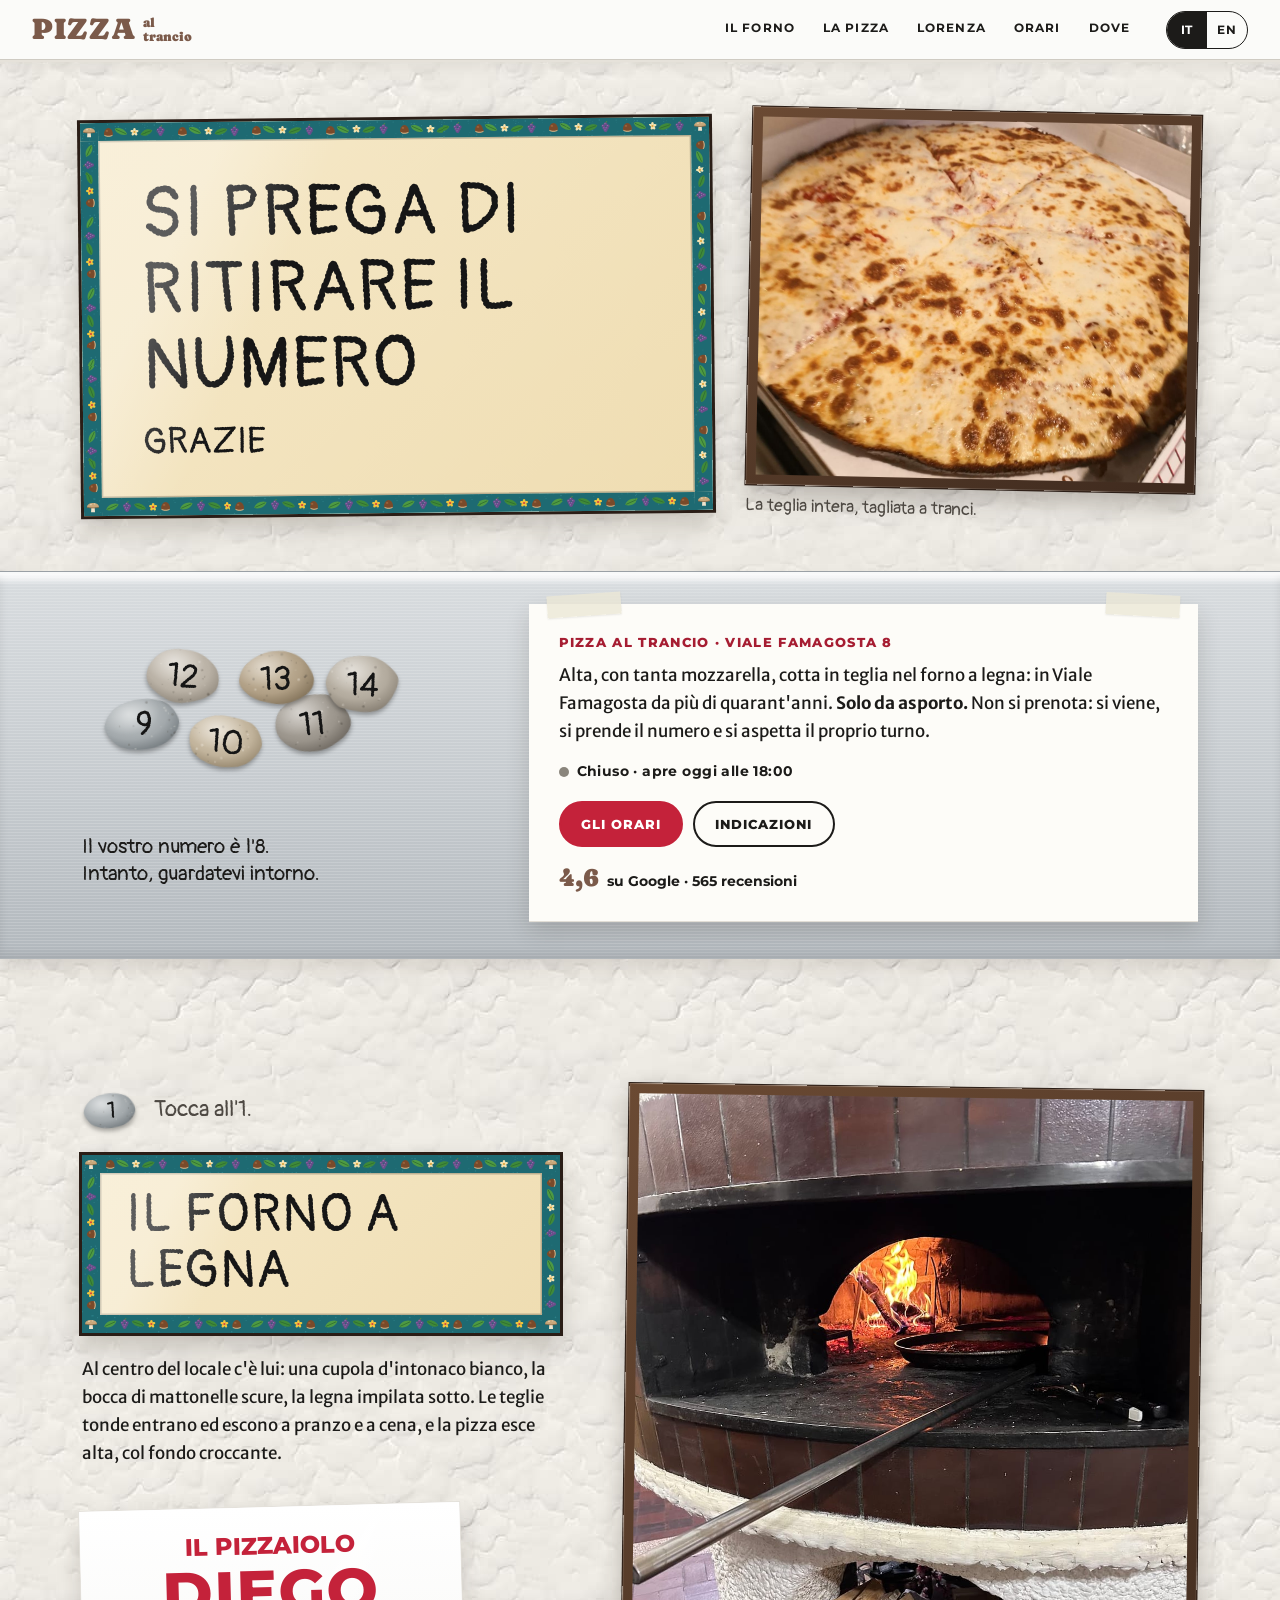
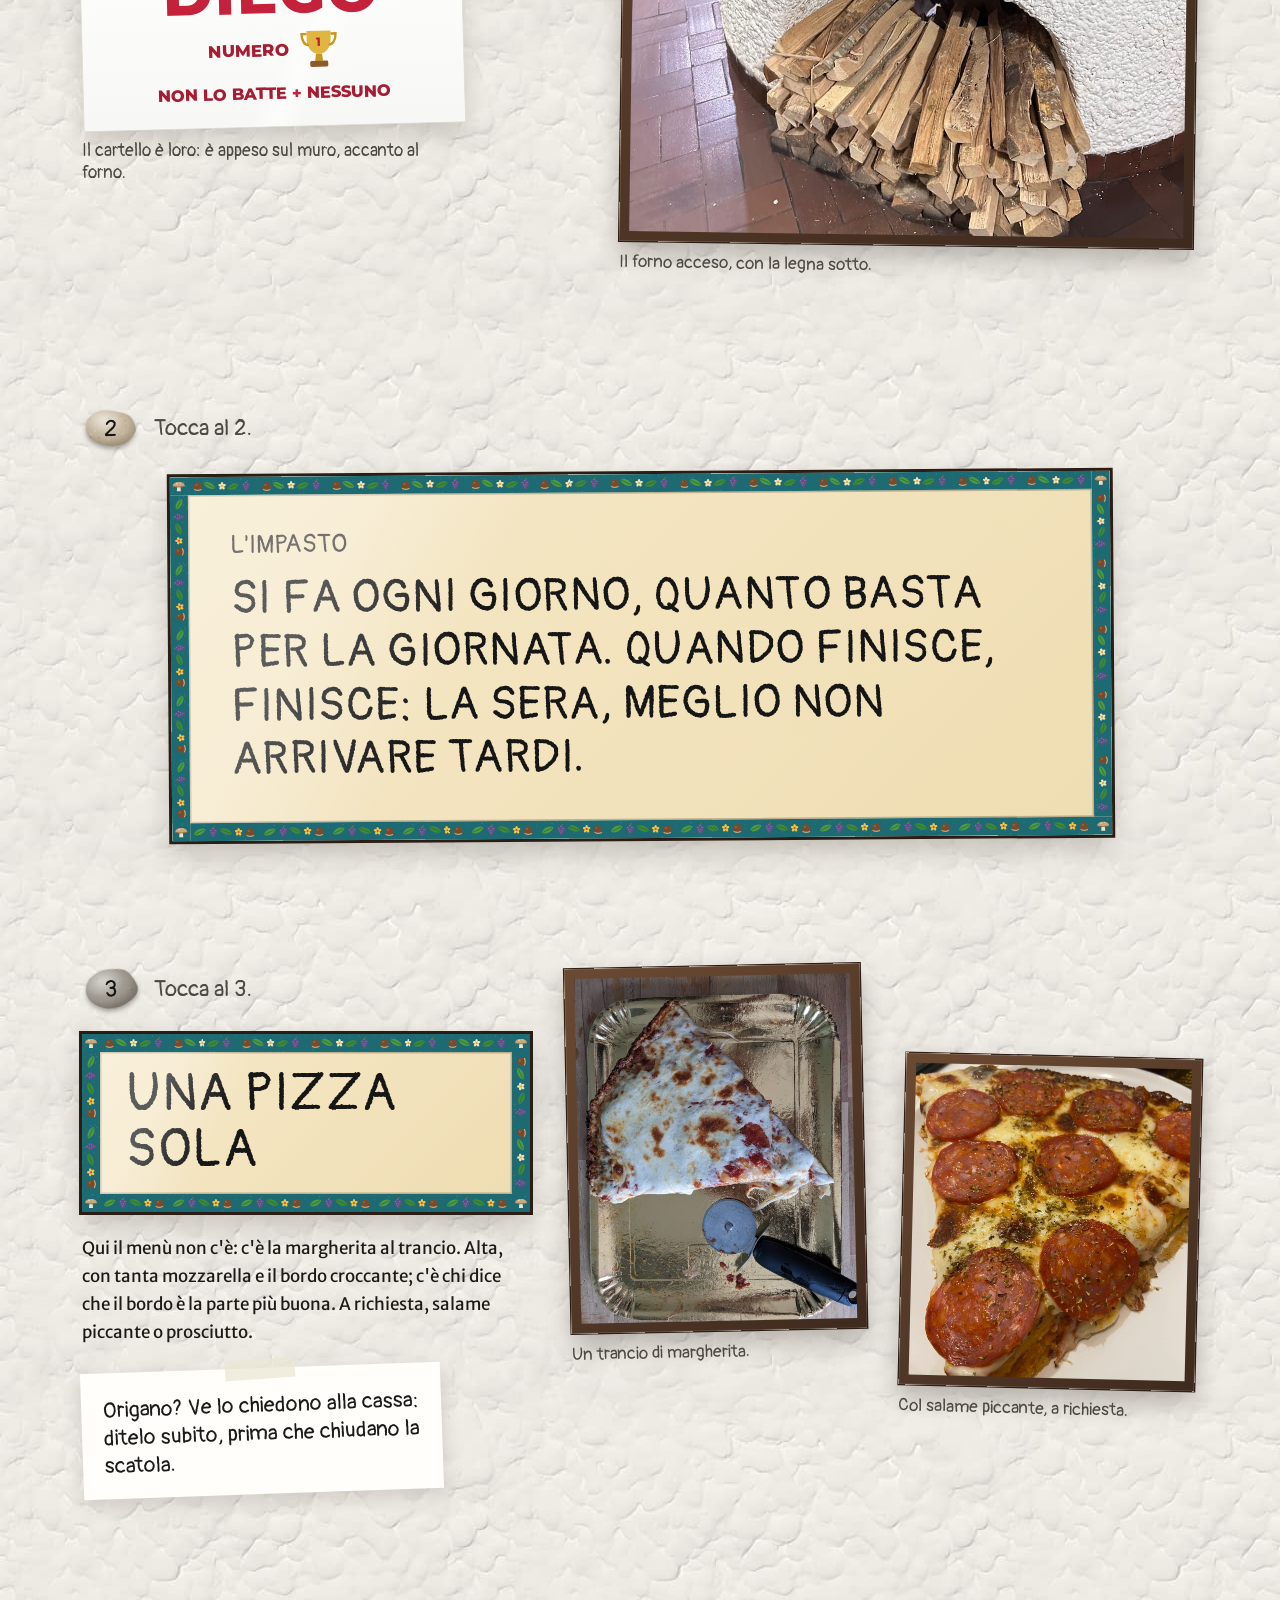
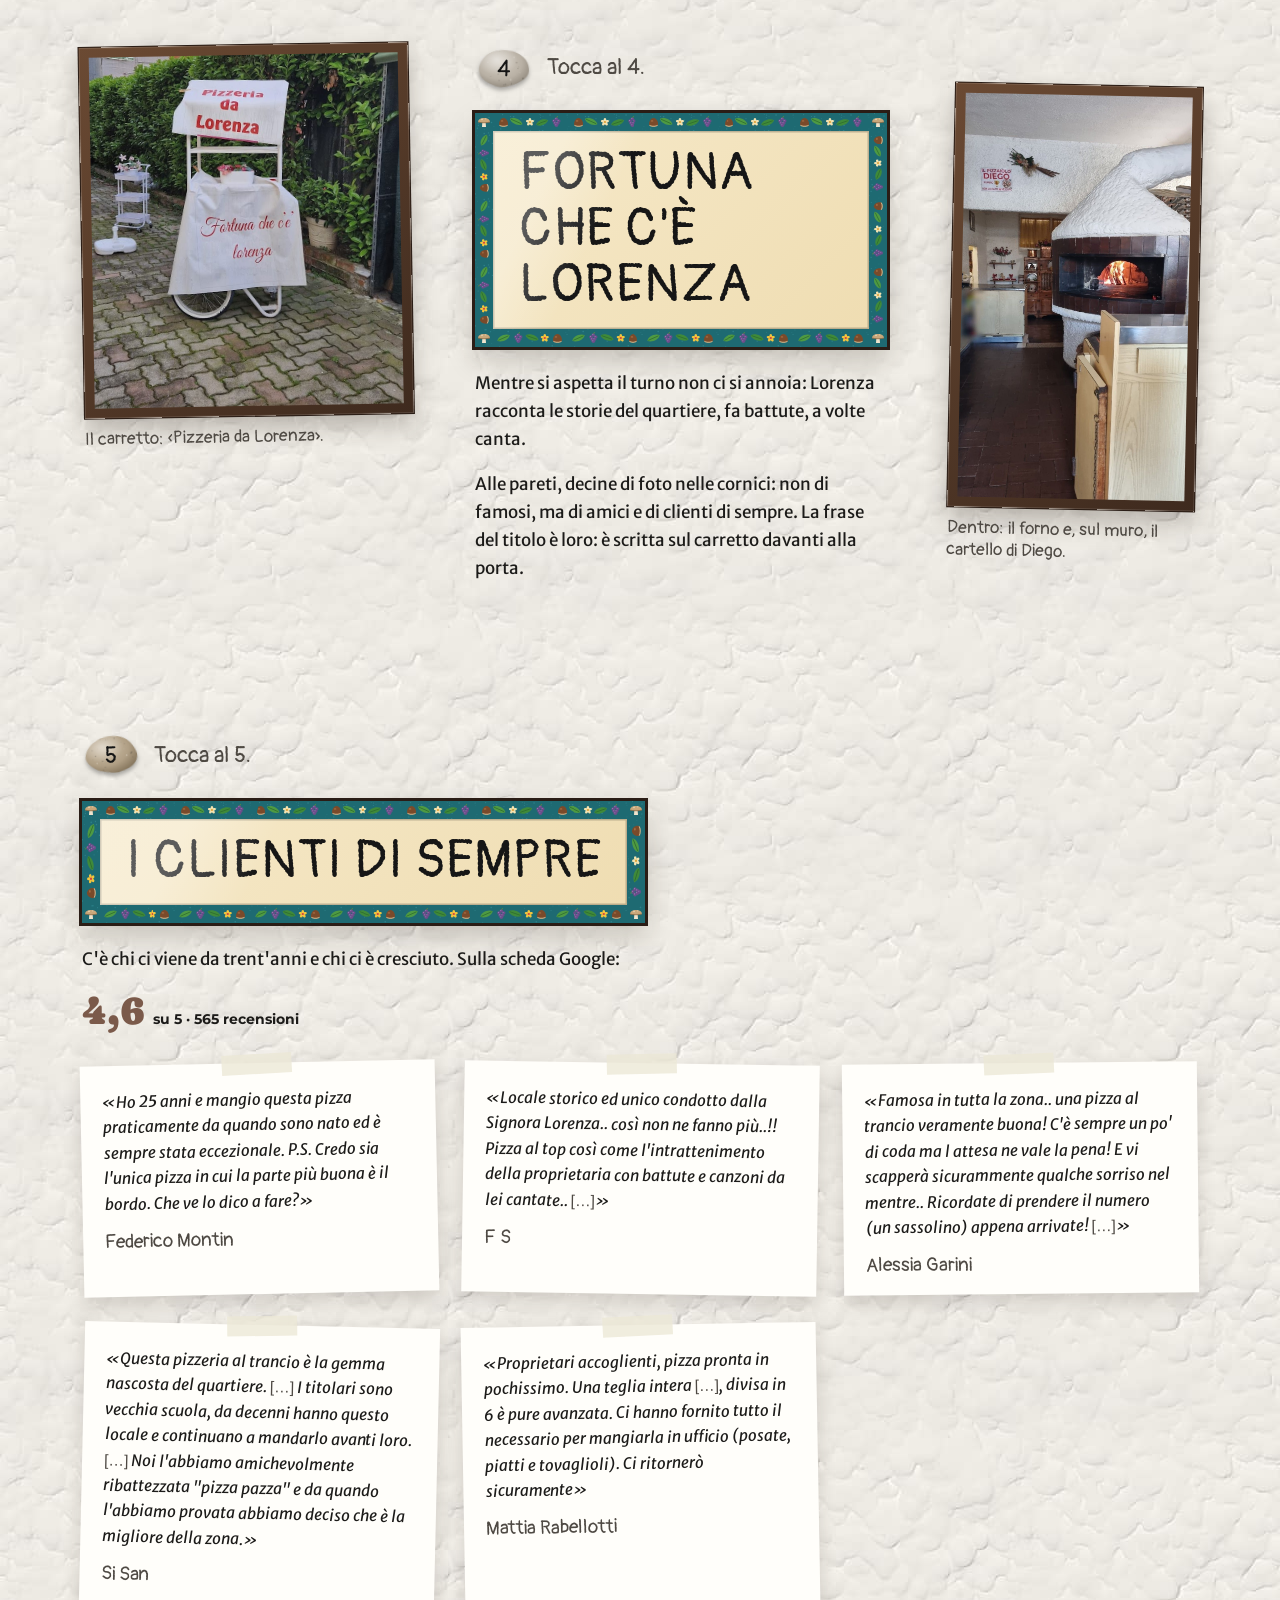
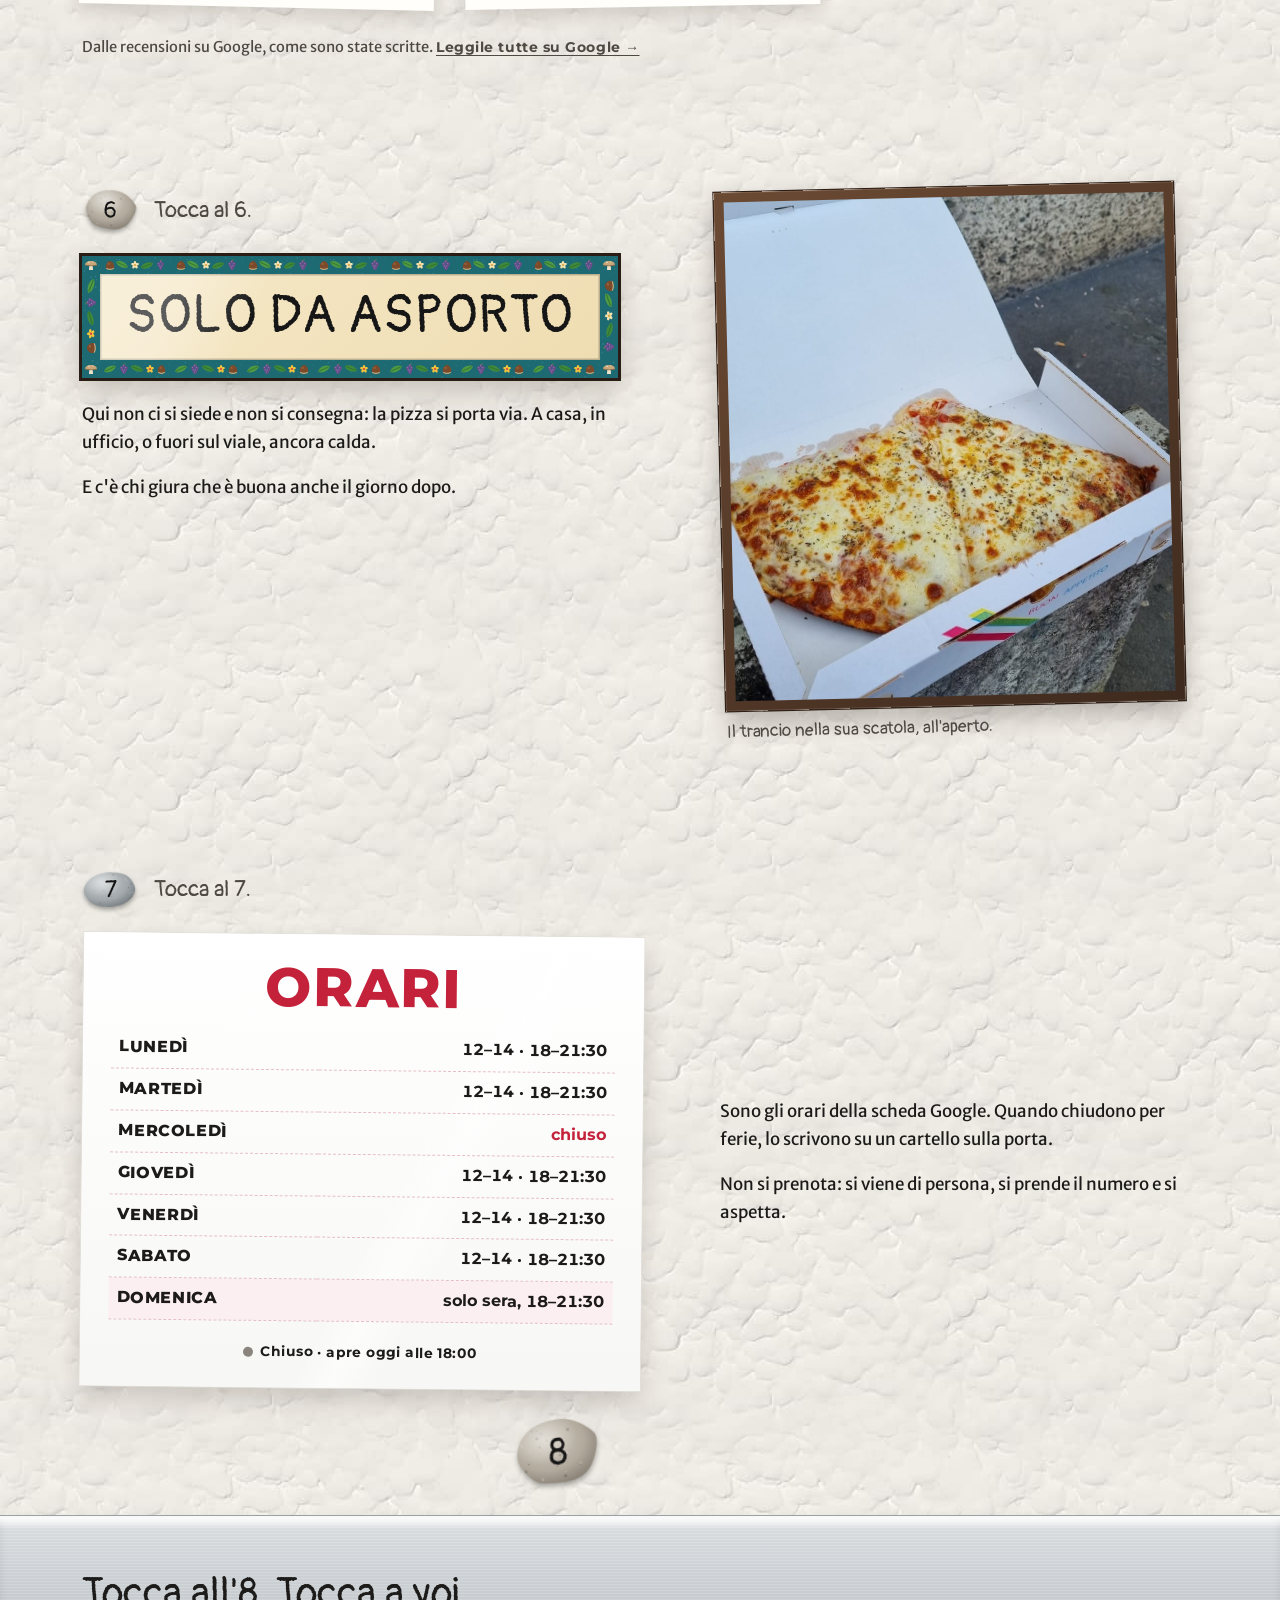
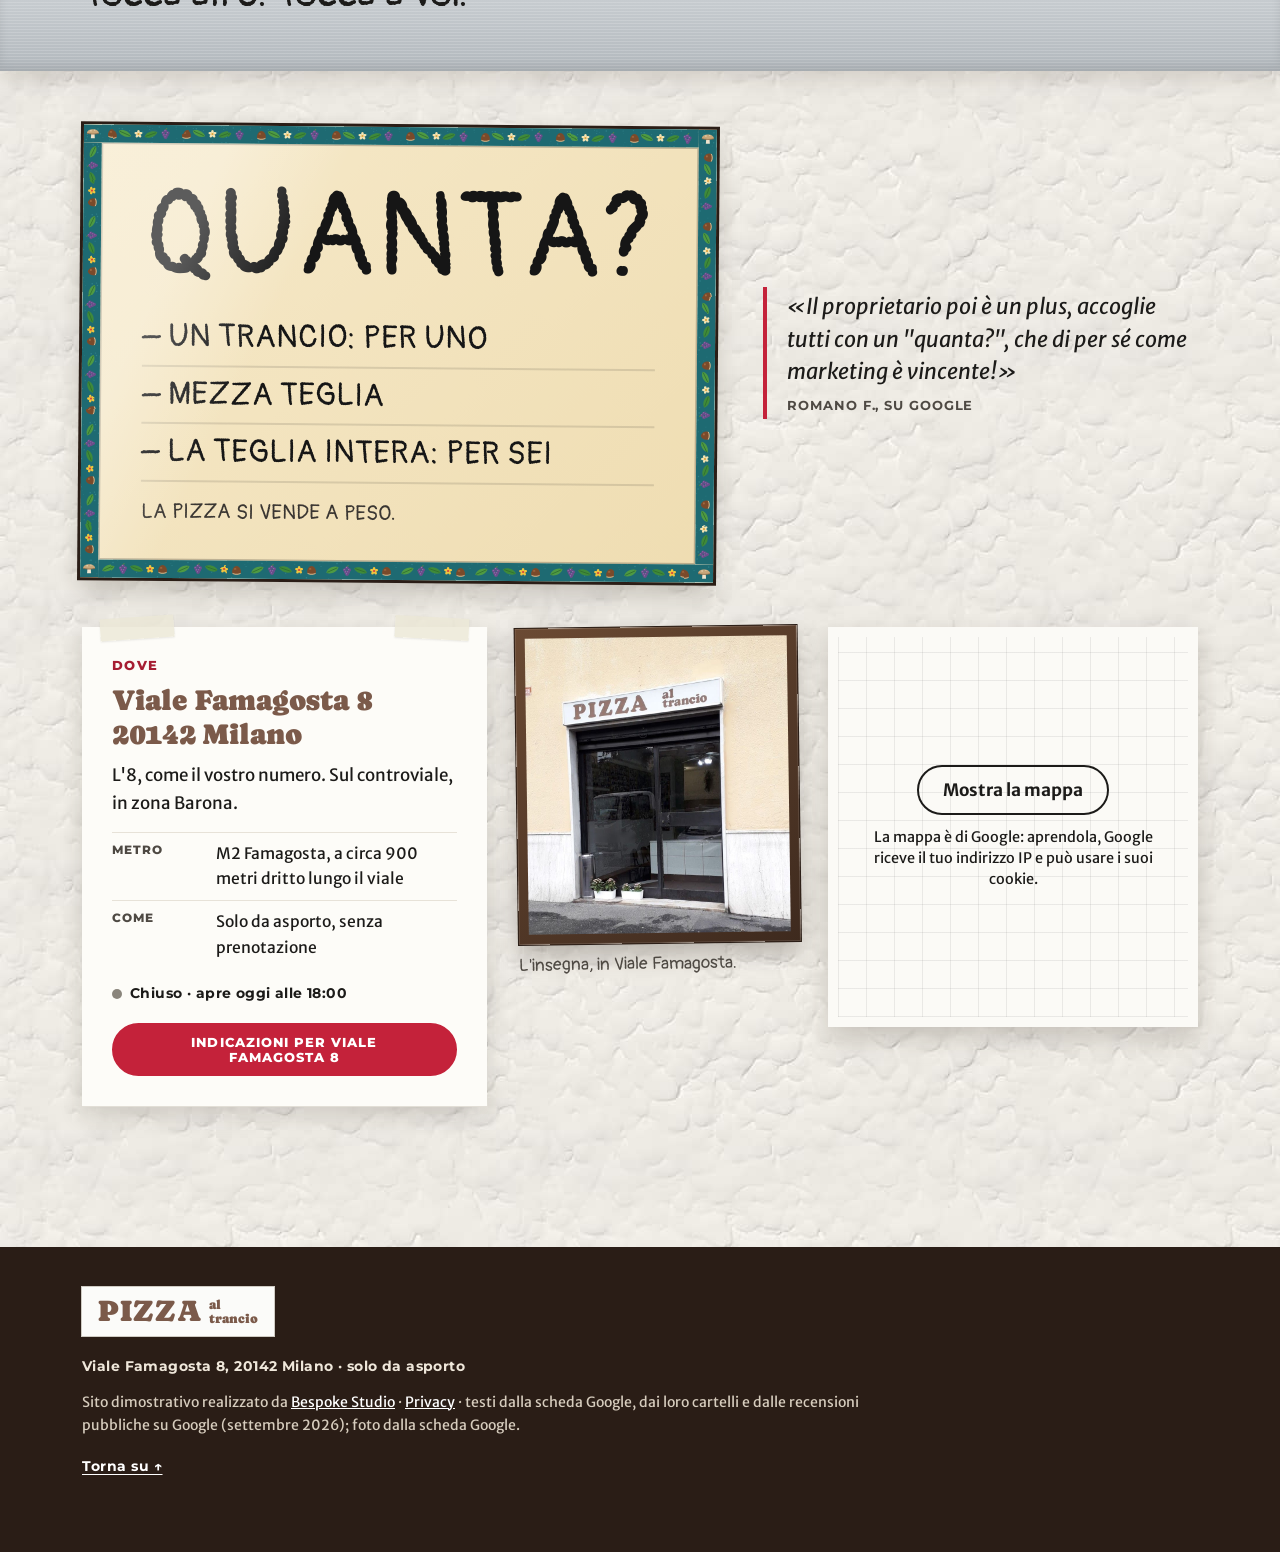
==== commit 9731e0db: "Privacy e pulizia: caratteri sul sito, mappa al clic, informativa, noindex - caratteri copiati nel s" ====
--- a/index.html
+++ b/index.html
@@ -3,6 +3,7 @@
 <head>
 <meta charset="utf-8">
 <meta name="viewport" content="width=device-width, initial-scale=1">
+<meta name="robots" content="noindex">
 <script>(function(d){d.classList.remove('no-js');if(!matchMedia('(prefers-reduced-motion: reduce)').matches){d.classList.add('firma-attesa');setTimeout(function(){if(!window.__sassoPronto)d.classList.remove('firma-attesa')},2500)}})(document.documentElement)</script>
 <title>Pizza al Trancio — Viale Famagosta 8, Milano · forno a legna, solo da asporto</title>
 <meta name="description" content="Pizza al trancio alta, cotta in teglia nel forno a legna, in Viale Famagosta 8 (Barona, Milano) da più di quarant'anni. Solo da asporto: non si prenota, si prende il numero e si aspetta il proprio turno. Orari e indicazioni.">
@@ -18,9 +19,7 @@
 <link rel="icon" href="img/favicon.svg" type="image/svg+xml">
 <link rel="icon" href="img/favicon-32.png" sizes="32x32" type="image/png">
 <link rel="apple-touch-icon" href="img/apple-touch-icon.png">
-<link rel="preconnect" href="https://fonts.googleapis.com">
-<link rel="preconnect" href="https://fonts.gstatic.com" crossorigin>
-<link href="https://fonts.googleapis.com/css2?family=Caprasimo&amp;family=Merriweather+Sans:ital,wght@0,400;0,700;1,400&amp;family=Montserrat:wght@700;800&amp;family=Pangolin&amp;display=swap" rel="stylesheet">
+<link rel="stylesheet" href="fonts/fonts.css?v=1">
 <link rel="stylesheet" href="css/styles.css?v=1">
 <script src="https://cdn.jsdelivr.net/npm/gsap@3.12.5/dist/gsap.min.js" defer></script>
 <script src="https://cdn.jsdelivr.net/npm/gsap@3.12.5/dist/ScrollTrigger.min.js" defer></script>
@@ -328,7 +327,7 @@
         <figcaption data-i18n="c8.cap">L'insegna, in Viale Famagosta.</figcaption>
       </figure>
       <div class="mappa reveal">
-        <iframe title="Mappa: Pizza al Trancio, Viale Famagosta 8, Milano" data-i18n-title="c8.mappa" src="https://maps.google.com/maps?q=Pizza%20Al%20Trancio%2C%20Viale%20Famagosta%208%2C%2020142%20Milano&amp;z=16&amp;output=embed" width="600" height="380" loading="lazy" referrerpolicy="no-referrer-when-downgrade" allowfullscreen></iframe>
+        <div class="mappa-clic" data-mappa-clic style="--mappa-h: 380px"><template><iframe title="Mappa: Pizza al Trancio, Viale Famagosta 8, Milano" data-i18n-title="c8.mappa" src="https://maps.google.com/maps?q=Pizza%20Al%20Trancio%2C%20Viale%20Famagosta%208%2C%2020142%20Milano&amp;z=16&amp;output=embed" width="600" height="380" loading="lazy" referrerpolicy="no-referrer-when-downgrade" allowfullscreen></iframe></template><div class="mappa-clic__velo"><a class="mappa-clic__btn" href="https://www.google.com/maps/dir/?api=1&amp;destination=Pizza+Al+Trancio+Viale+Famagosta+8+20142+Milano" target="_blank" rel="noopener">Mostra la mappa</a><p class="mappa-clic__nota">La mappa è di Google: aprendola, Google riceve il tuo indirizzo IP e può usare i suoi cookie.</p></div></div>
       </div>
     </div>
   </div>
@@ -346,7 +345,7 @@
   <div class="coda__dentro">
     <p class="insegna insegna--coda"><span class="insegna__pizza">Pizza</span><span class="insegna__al">al<br>trancio</span></p>
     <p class="coda__dove">Viale Famagosta 8, 20142 Milano · <span data-i18n="z.come">solo da asporto</span></p>
-    <p class="coda__cred" data-i18n="z.cred">Sito dimostrativo realizzato da <a href="https://bespokestud.io" rel="noopener">Bespoke Studio</a> · testi dalla scheda Google, dai loro cartelli e dalle recensioni pubbliche su Google (settembre 2026); foto dalla scheda Google.</p>
+    <p class="coda__cred" data-i18n="z.cred">Sito dimostrativo realizzato da <a href="https://bespokestud.io" rel="noopener">Bespoke Studio</a> · <a href="privacy.html">Privacy</a> · testi dalla scheda Google, dai loro cartelli e dalle recensioni pubbliche su Google (settembre 2026); foto dalla scheda Google.</p>
     <p><a class="link" href="#numero" data-i18n="z.su">Torna su ↑</a></p>
   </div>
 </footer>
@@ -356,5 +355,6 @@
   <img id="lightboxImg" src="" alt="">
 </div>
 
+<script src="js/mappa-clic.js?v=1" defer></script>
 </body>
 </html>
--- a/fonts/fonts.css
+++ b/fonts/fonts.css
@@ -0,0 +1,262 @@
+/* Caratteri ospitati sul sito: nessuna richiesta a Google Fonts o Fontshare (giro privacy 1/10/2026). Licenze in LICENSE.txt. */
+/* latin-ext */
+@font-face {
+  font-family: 'Caprasimo';
+  font-style: normal;
+  font-weight: 400;
+  font-display: swap;
+  src: url(caprasimo-v6-esDT31JQOPuXIUGBp72UnJ8DKpE.woff2) format('woff2');
+  unicode-range: U+0100-02BA, U+02BD-02C5, U+02C7-02CC, U+02CE-02D7, U+02DD-02FF, U+0304, U+0308, U+0329, U+1D00-1DBF, U+1E00-1E9F, U+1EF2-1EFF, U+2020, U+20A0-20AB, U+20AD-20C0, U+2113, U+2C60-2C7F, U+A720-A7FF;
+}
+/* latin */
+@font-face {
+  font-family: 'Caprasimo';
+  font-style: normal;
+  font-weight: 400;
+  font-display: swap;
+  src: url(caprasimo-v6-esDT31JQOPuXIUGBp72Ukp8D.woff2) format('woff2');
+  unicode-range: U+0000-00FF, U+0131, U+0152-0153, U+02BB-02BC, U+02C6, U+02DA, U+02DC, U+0304, U+0308, U+0329, U+2000-206F, U+20AC, U+2122, U+2191, U+2193, U+2212, U+2215, U+FEFF, U+FFFD;
+}
+/* cyrillic-ext */
+@font-face {
+  font-family: 'Merriweather Sans';
+  font-style: italic;
+  font-weight: 400;
+  font-display: swap;
+  src: url(merriweathersans-v28-2-cM9IRs1JiJN1FRAMjTN5zd9vgsFHXwWDvLBsPDdpWMaq3NzdsIxxVnnQ.woff2) format('woff2');
+  unicode-range: U+0460-052F, U+1C80-1C8A, U+20B4, U+2DE0-2DFF, U+A640-A69F, U+FE2E-FE2F;
+}
+/* vietnamese */
+@font-face {
+  font-family: 'Merriweather Sans';
+  font-style: italic;
+  font-weight: 400;
+  font-display: swap;
+  src: url(merriweathersans-v28-2-cM9IRs1JiJN1FRAMjTN5zd9vgsFHXwWDvLBsPDdpWMaq3NzdsKxxVnnQ.woff2) format('woff2');
+  unicode-range: U+0102-0103, U+0110-0111, U+0128-0129, U+0168-0169, U+01A0-01A1, U+01AF-01B0, U+0300-0301, U+0303-0304, U+0308-0309, U+0323, U+0329, U+1EA0-1EF9, U+20AB;
+}
+/* latin-ext */
+@font-face {
+  font-family: 'Merriweather Sans';
+  font-style: italic;
+  font-weight: 400;
+  font-display: swap;
+  src: url(merriweathersans-v28-2-cM9IRs1JiJN1FRAMjTN5zd9vgsFHXwWDvLBsPDdpWMaq3NzdsLxxVnnQ.woff2) format('woff2');
+  unicode-range: U+0100-02BA, U+02BD-02C5, U+02C7-02CC, U+02CE-02D7, U+02DD-02FF, U+0304, U+0308, U+0329, U+1D00-1DBF, U+1E00-1E9F, U+1EF2-1EFF, U+2020, U+20A0-20AB, U+20AD-20C0, U+2113, U+2C60-2C7F, U+A720-A7FF;
+}
+/* latin */
+@font-face {
+  font-family: 'Merriweather Sans';
+  font-style: italic;
+  font-weight: 400;
+  font-display: swap;
+  src: url(merriweathersans-v28-2-cM9IRs1JiJN1FRAMjTN5zd9vgsFHXwWDvLBsPDdpWMaq3NzdsFxxU.woff2) format('woff2');
+  unicode-range: U+0000-00FF, U+0131, U+0152-0153, U+02BB-02BC, U+02C6, U+02DA, U+02DC, U+0304, U+0308, U+0329, U+2000-206F, U+20AC, U+2122, U+2191, U+2193, U+2212, U+2215, U+FEFF, U+FFFD;
+}
+/* cyrillic-ext */
+@font-face {
+  font-family: 'Merriweather Sans';
+  font-style: normal;
+  font-weight: 400;
+  font-display: swap;
+  src: url(merriweathersans-v28-2-c99IRs1JiJN1FRAMjTN5zd9vgsFHX4QjX78w.woff2) format('woff2');
+  unicode-range: U+0460-052F, U+1C80-1C8A, U+20B4, U+2DE0-2DFF, U+A640-A69F, U+FE2E-FE2F;
+}
+/* vietnamese */
+@font-face {
+  font-family: 'Merriweather Sans';
+  font-style: normal;
+  font-weight: 400;
+  font-display: swap;
+  src: url(merriweathersans-v28-2-c99IRs1JiJN1FRAMjTN5zd9vgsFHX6QjX78w.woff2) format('woff2');
+  unicode-range: U+0102-0103, U+0110-0111, U+0128-0129, U+0168-0169, U+01A0-01A1, U+01AF-01B0, U+0300-0301, U+0303-0304, U+0308-0309, U+0323, U+0329, U+1EA0-1EF9, U+20AB;
+}
+/* latin-ext */
+@font-face {
+  font-family: 'Merriweather Sans';
+  font-style: normal;
+  font-weight: 400;
+  font-display: swap;
+  src: url(merriweathersans-v28-2-c99IRs1JiJN1FRAMjTN5zd9vgsFHX7QjX78w.woff2) format('woff2');
+  unicode-range: U+0100-02BA, U+02BD-02C5, U+02C7-02CC, U+02CE-02D7, U+02DD-02FF, U+0304, U+0308, U+0329, U+1D00-1DBF, U+1E00-1E9F, U+1EF2-1EFF, U+2020, U+20A0-20AB, U+20AD-20C0, U+2113, U+2C60-2C7F, U+A720-A7FF;
+}
+/* latin */
+@font-face {
+  font-family: 'Merriweather Sans';
+  font-style: normal;
+  font-weight: 400;
+  font-display: swap;
+  src: url(merriweathersans-v28-2-c99IRs1JiJN1FRAMjTN5zd9vgsFHX1QjU.woff2) format('woff2');
+  unicode-range: U+0000-00FF, U+0131, U+0152-0153, U+02BB-02BC, U+02C6, U+02DA, U+02DC, U+0304, U+0308, U+0329, U+2000-206F, U+20AC, U+2122, U+2191, U+2193, U+2212, U+2215, U+FEFF, U+FFFD;
+}
+/* cyrillic-ext */
+@font-face {
+  font-family: 'Merriweather Sans';
+  font-style: normal;
+  font-weight: 700;
+  font-display: swap;
+  src: url(merriweathersans-v28-2-c99IRs1JiJN1FRAMjTN5zd9vgsFHX4QjX78w.woff2) format('woff2');
+  unicode-range: U+0460-052F, U+1C80-1C8A, U+20B4, U+2DE0-2DFF, U+A640-A69F, U+FE2E-FE2F;
+}
+/* vietnamese */
+@font-face {
+  font-family: 'Merriweather Sans';
+  font-style: normal;
+  font-weight: 700;
+  font-display: swap;
+  src: url(merriweathersans-v28-2-c99IRs1JiJN1FRAMjTN5zd9vgsFHX6QjX78w.woff2) format('woff2');
+  unicode-range: U+0102-0103, U+0110-0111, U+0128-0129, U+0168-0169, U+01A0-01A1, U+01AF-01B0, U+0300-0301, U+0303-0304, U+0308-0309, U+0323, U+0329, U+1EA0-1EF9, U+20AB;
+}
+/* latin-ext */
+@font-face {
+  font-family: 'Merriweather Sans';
+  font-style: normal;
+  font-weight: 700;
+  font-display: swap;
+  src: url(merriweathersans-v28-2-c99IRs1JiJN1FRAMjTN5zd9vgsFHX7QjX78w.woff2) format('woff2');
+  unicode-range: U+0100-02BA, U+02BD-02C5, U+02C7-02CC, U+02CE-02D7, U+02DD-02FF, U+0304, U+0308, U+0329, U+1D00-1DBF, U+1E00-1E9F, U+1EF2-1EFF, U+2020, U+20A0-20AB, U+20AD-20C0, U+2113, U+2C60-2C7F, U+A720-A7FF;
+}
+/* latin */
+@font-face {
+  font-family: 'Merriweather Sans';
+  font-style: normal;
+  font-weight: 700;
+  font-display: swap;
+  src: url(merriweathersans-v28-2-c99IRs1JiJN1FRAMjTN5zd9vgsFHX1QjU.woff2) format('woff2');
+  unicode-range: U+0000-00FF, U+0131, U+0152-0153, U+02BB-02BC, U+02C6, U+02DA, U+02DC, U+0304, U+0308, U+0329, U+2000-206F, U+20AC, U+2122, U+2191, U+2193, U+2212, U+2215, U+FEFF, U+FFFD;
+}
+/* cyrillic-ext */
+@font-face {
+  font-family: 'Montserrat';
+  font-style: normal;
+  font-weight: 700;
+  font-display: swap;
+  src: url(montserrat-v31-JTUSjIg1_i6t8kCHKm459WRhyzbi.woff2) format('woff2');
+  unicode-range: U+0460-052F, U+1C80-1C8A, U+20B4, U+2DE0-2DFF, U+A640-A69F, U+FE2E-FE2F;
+}
+/* cyrillic */
+@font-face {
+  font-family: 'Montserrat';
+  font-style: normal;
+  font-weight: 700;
+  font-display: swap;
+  src: url(montserrat-v31-JTUSjIg1_i6t8kCHKm459W1hyzbi.woff2) format('woff2');
+  unicode-range: U+0301, U+0400-045F, U+0490-0491, U+04B0-04B1, U+2116;
+}
+/* vietnamese */
+@font-face {
+  font-family: 'Montserrat';
+  font-style: normal;
+  font-weight: 700;
+  font-display: swap;
+  src: url(montserrat-v31-JTUSjIg1_i6t8kCHKm459WZhyzbi.woff2) format('woff2');
+  unicode-range: U+0102-0103, U+0110-0111, U+0128-0129, U+0168-0169, U+01A0-01A1, U+01AF-01B0, U+0300-0301, U+0303-0304, U+0308-0309, U+0323, U+0329, U+1EA0-1EF9, U+20AB;
+}
+/* latin-ext */
+@font-face {
+  font-family: 'Montserrat';
+  font-style: normal;
+  font-weight: 700;
+  font-display: swap;
+  src: url(montserrat-v31-JTUSjIg1_i6t8kCHKm459Wdhyzbi.woff2) format('woff2');
+  unicode-range: U+0100-02BA, U+02BD-02C5, U+02C7-02CC, U+02CE-02D7, U+02DD-02FF, U+0304, U+0308, U+0329, U+1D00-1DBF, U+1E00-1E9F, U+1EF2-1EFF, U+2020, U+20A0-20AB, U+20AD-20C0, U+2113, U+2C60-2C7F, U+A720-A7FF;
+}
+/* latin */
+@font-face {
+  font-family: 'Montserrat';
+  font-style: normal;
+  font-weight: 700;
+  font-display: swap;
+  src: url(montserrat-v31-JTUSjIg1_i6t8kCHKm459Wlhyw.woff2) format('woff2');
+  unicode-range: U+0000-00FF, U+0131, U+0152-0153, U+02BB-02BC, U+02C6, U+02DA, U+02DC, U+0304, U+0308, U+0329, U+2000-206F, U+20AC, U+2122, U+2191, U+2193, U+2212, U+2215, U+FEFF, U+FFFD;
+}
+/* cyrillic-ext */
+@font-face {
+  font-family: 'Montserrat';
+  font-style: normal;
+  font-weight: 800;
+  font-display: swap;
+  src: url(montserrat-v31-JTUSjIg1_i6t8kCHKm459WRhyzbi.woff2) format('woff2');
+  unicode-range: U+0460-052F, U+1C80-1C8A, U+20B4, U+2DE0-2DFF, U+A640-A69F, U+FE2E-FE2F;
+}
+/* cyrillic */
+@font-face {
+  font-family: 'Montserrat';
+  font-style: normal;
+  font-weight: 800;
+  font-display: swap;
+  src: url(montserrat-v31-JTUSjIg1_i6t8kCHKm459W1hyzbi.woff2) format('woff2');
+  unicode-range: U+0301, U+0400-045F, U+0490-0491, U+04B0-04B1, U+2116;
+}
+/* vietnamese */
+@font-face {
+  font-family: 'Montserrat';
+  font-style: normal;
+  font-weight: 800;
+  font-display: swap;
+  src: url(montserrat-v31-JTUSjIg1_i6t8kCHKm459WZhyzbi.woff2) format('woff2');
+  unicode-range: U+0102-0103, U+0110-0111, U+0128-0129, U+0168-0169, U+01A0-01A1, U+01AF-01B0, U+0300-0301, U+0303-0304, U+0308-0309, U+0323, U+0329, U+1EA0-1EF9, U+20AB;
+}
+/* latin-ext */
+@font-face {
+  font-family: 'Montserrat';
+  font-style: normal;
+  font-weight: 800;
+  font-display: swap;
+  src: url(montserrat-v31-JTUSjIg1_i6t8kCHKm459Wdhyzbi.woff2) format('woff2');
+  unicode-range: U+0100-02BA, U+02BD-02C5, U+02C7-02CC, U+02CE-02D7, U+02DD-02FF, U+0304, U+0308, U+0329, U+1D00-1DBF, U+1E00-1E9F, U+1EF2-1EFF, U+2020, U+20A0-20AB, U+20AD-20C0, U+2113, U+2C60-2C7F, U+A720-A7FF;
+}
+/* latin */
+@font-face {
+  font-family: 'Montserrat';
+  font-style: normal;
+  font-weight: 800;
+  font-display: swap;
+  src: url(montserrat-v31-JTUSjIg1_i6t8kCHKm459Wlhyw.woff2) format('woff2');
+  unicode-range: U+0000-00FF, U+0131, U+0152-0153, U+02BB-02BC, U+02C6, U+02DA, U+02DC, U+0304, U+0308, U+0329, U+2000-206F, U+20AC, U+2122, U+2191, U+2193, U+2212, U+2215, U+FEFF, U+FFFD;
+}
+/* cyrillic-ext */
+@font-face {
+  font-family: 'Pangolin';
+  font-style: normal;
+  font-weight: 400;
+  font-display: swap;
+  src: url(pangolin-v12-cY9GfjGcW0FPpi-tWMfA79zqiA.woff2) format('woff2');
+  unicode-range: U+0460-052F, U+1C80-1C8A, U+20B4, U+2DE0-2DFF, U+A640-A69F, U+FE2E-FE2F;
+}
+/* cyrillic */
+@font-face {
+  font-family: 'Pangolin';
+  font-style: normal;
+  font-weight: 400;
+  font-display: swap;
+  src: url(pangolin-v12-cY9GfjGcW0FPpi-tWMfJ79zqiA.woff2) format('woff2');
+  unicode-range: U+0301, U+0400-045F, U+0490-0491, U+04B0-04B1, U+2116;
+}
+/* vietnamese */
+@font-face {
+  font-family: 'Pangolin';
+  font-style: normal;
+  font-weight: 400;
+  font-display: swap;
+  src: url(pangolin-v12-cY9GfjGcW0FPpi-tWMfC79zqiA.woff2) format('woff2');
+  unicode-range: U+0102-0103, U+0110-0111, U+0128-0129, U+0168-0169, U+01A0-01A1, U+01AF-01B0, U+0300-0301, U+0303-0304, U+0308-0309, U+0323, U+0329, U+1EA0-1EF9, U+20AB;
+}
+/* latin-ext */
+@font-face {
+  font-family: 'Pangolin';
+  font-style: normal;
+  font-weight: 400;
+  font-display: swap;
+  src: url(pangolin-v12-cY9GfjGcW0FPpi-tWMfD79zqiA.woff2) format('woff2');
+  unicode-range: U+0100-02BA, U+02BD-02C5, U+02C7-02CC, U+02CE-02D7, U+02DD-02FF, U+0304, U+0308, U+0329, U+1D00-1DBF, U+1E00-1E9F, U+1EF2-1EFF, U+2020, U+20A0-20AB, U+20AD-20C0, U+2113, U+2C60-2C7F, U+A720-A7FF;
+}
+/* latin */
+@font-face {
+  font-family: 'Pangolin';
+  font-style: normal;
+  font-weight: 400;
+  font-display: swap;
+  src: url(pangolin-v12-cY9GfjGcW0FPpi-tWMfN79w.woff2) format('woff2');
+  unicode-range: U+0000-00FF, U+0131, U+0152-0153, U+02BB-02BC, U+02C6, U+02DA, U+02DC, U+0304, U+0308, U+0329, U+2000-206F, U+20AC, U+2122, U+2191, U+2193, U+2212, U+2215, U+FEFF, U+FFFD;
+}
--- a/css/styles.css
+++ b/css/styles.css
@@ -340,3 +340,12 @@
 .js .reveal.in-view { opacity: 1; }
 html:not(.js) .reveal { opacity: 1; }
 .reduced-motion .reveal { opacity: 1 !important; }
+
+/*MAPPACLIC*/
+/* la mappa Google si carica solo al clic (giro privacy 1/10/2026) */
+.mappa-clic { display: flex; align-items: center; justify-content: center; width: 100%; height: 100%; min-height: var(--mappa-h, 320px); box-sizing: border-box; padding: 24px; text-align: center; background: repeating-linear-gradient(0deg, rgba(127, 127, 127, 0.14) 0 1px, transparent 1px 28px), repeating-linear-gradient(90deg, rgba(127, 127, 127, 0.14) 0 1px, transparent 1px 28px); }
+.mappa-clic__velo { display: flex; flex-direction: column; align-items: center; gap: 12px; max-width: 32em; }
+.mappa-clic__btn { display: inline-block; padding: 0.75em 1.4em; border: 2px solid currentColor; border-radius: 999px; color: inherit; font: inherit; font-weight: 600; line-height: 1.2; text-decoration: none; background: transparent; cursor: pointer; }
+.mappa-clic__btn:hover, .mappa-clic__btn:focus-visible { text-decoration: underline; }
+.mappa-clic__nota { margin: 0; font-size: 0.85em; line-height: 1.45; }
+/*/MAPPACLIC*/
